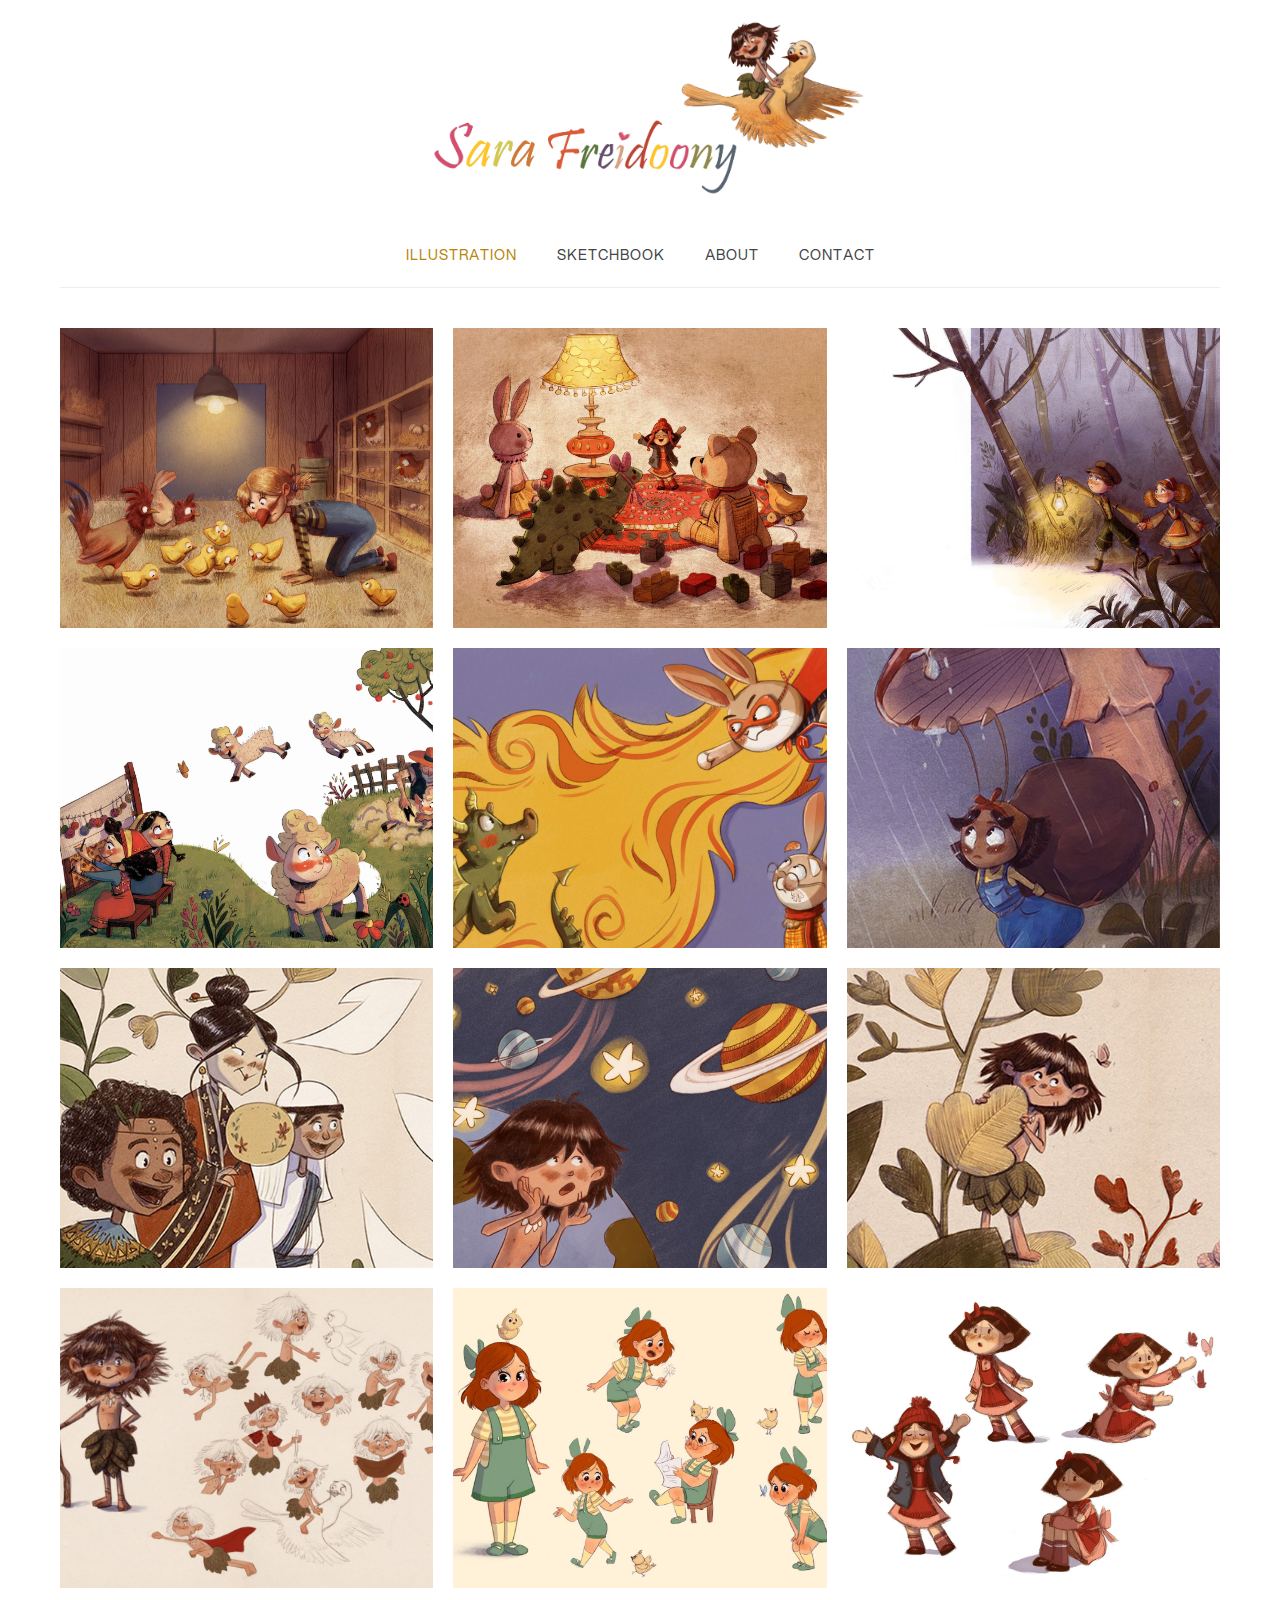
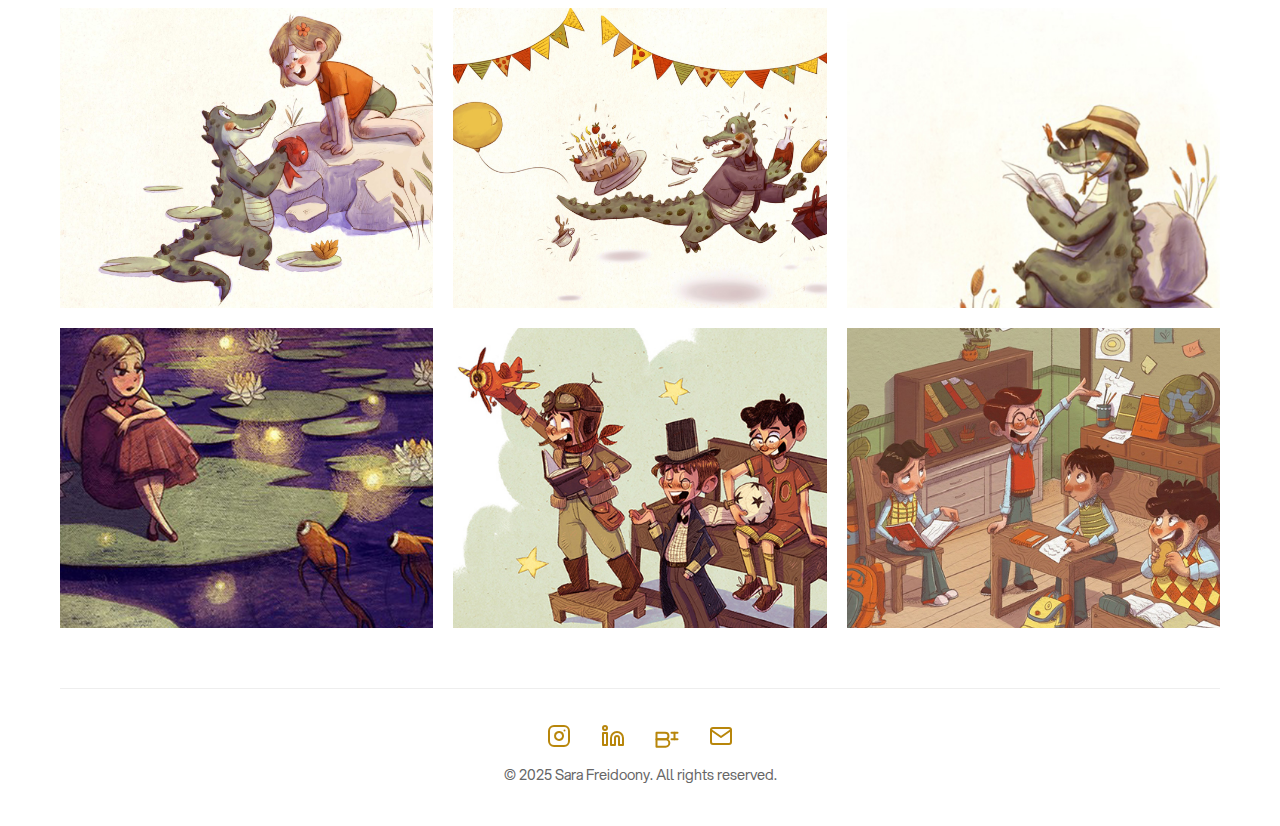
==== index.html @ df1c7ed8 "add favicon" ====
<!DOCTYPE html>
<html lang="en">
<head>
  <meta charset="UTF-8">
  <meta name="viewport" content="width=device-width, initial-scale=1.0">
  <title>Sara Freidoony | Illustrator & Character Designer</title>
  <link rel="icon" href="images/other/favicon.png" type="image/x-icon">
  <link rel="shortcut icon" href="images/other/favicon.png" type="image/x-icon">
  <link rel="stylesheet" href="fonts/font-face.css">
  <style>
    * {
      margin: 0;
      padding: 0;
      box-sizing: border-box;
      font-family: 'Aspekta', 'Helvetica Neue', Arial, sans-serif;
    }
    
    body {
    background-color: #ffffff;
    color: #333;
    line-height: 1.6;
    }
    
    .container {
      max-width: 1200px;
      margin: 0 auto;
      padding: 20px;
    }
    
    .logo-container {
      text-align: center;
      margin-bottom: 20px;
    }
    
    .logo {
      width: 100%;
      max-width: 479px;
      height: auto;
      aspect-ratio: 4795/1750;
      object-fit: cover;
      cursor: pointer;
    }
    
    header {
      text-align: center;
      padding: 20px 0;
      border-bottom: 1px solid #eee;
      margin-bottom: 40px;
    }
    
    nav ul {
      display: flex;
      list-style: none;
      justify-content: center;
    }
    
    nav ul li {
      margin: 0 20px;
    }
    
    nav ul li a {
      text-decoration: none;
      color: #444444;
      font-size: 0.9rem;
      text-transform: uppercase;
      letter-spacing: 1px;
      transition: color 0.3s ease;
    }
    
    nav ul li a:hover {
      color: #DAA520;
    }
    
    nav ul li a.active {
      color: #B8860B;
    }
    
    .gallery {
    display: grid;
    grid-template-columns: repeat(3, 1fr);
    grid-gap: 20px;
    }
    
    .gallery-item {
      overflow: hidden;
      position: relative;
      cursor: pointer;
      height: 300px;
    }
    
    .gallery-item img {
      width: 100%;
      height: 100%;
      object-fit: cover;
      transition: transform 0.5s ease;
      pointer-events: none; /* Prevents direct interaction */
      user-select: none;
    }
    
    .gallery-item:hover img {
      transform: scale(1.03);
    }
    
    /* About Page */
    .about-container {
      display: flex;
      flex-wrap: wrap;
      margin-top: 20px;
    }
    
    .about-image {
      flex: 1;
      padding-right: 30px;
    }
    
    .about-image img {
    width: 100%;
    height: auto;
    object-fit: cover;
    border-radius: 50%;
    }
    
    .about-content {
      flex: 2;
    }
    
    .about-content p {
      margin-bottom: 20px;
    }
    
    /* Contact Page */
    .contact-form {
      max-width: 600px;
      margin: 0 auto;
    }
    
    .contact-form h2 {
      color: #B8860B;
    }
    
    .form-group {
      margin-bottom: 20px;
    }
    
    .form-group label {
      display: block;
      margin-bottom: 5px;
      font-weight: 500;
      color: #B8860B;
    }
    
    .form-group input,
    .form-group textarea {
      width: 100%;
      padding: 10px;
      border: 1px solid #ddd;
      border-radius: 4px;
      font-size: 1rem;
    }
    
    .form-group textarea {
      height: 150px;
      resize: vertical;
    }
    
    button[type="submit"] {
      background-color: #B8860B;
      color: #fff;
      border: none;
      padding: 12px 24px;
      font-size: 0.9rem;
      text-transform: uppercase;
      letter-spacing: 1px;
      cursor: pointer;
      transition: background-color 0.3s ease;
    }
    
    button[type="submit"]:hover {
      background-color: #9F7319;
    }
    
    /* Lightbox */
    .lightbox {
      position: fixed;
      top: 0;
      left: 0;
      width: 100%;
      height: 100%;
      background-color: rgba(0, 0, 0, 0.9);
      display: none;
      align-items: center;
      justify-content: center;
      z-index: 1000;
      padding: 30px;
    }
    
    .lightbox.active {
      display: flex;
    }
    
    .lightbox-content {
      position: relative;
      max-width: 90%;
      max-height: 90%;
      display: flex;
      flex-direction: column;
      align-items: center;
      margin-bottom: 50px;
    }
    
    .lightbox-image {
      max-width: 100%;
      max-height: 90vh;
      object-fit: contain;
      transform-origin: center center;
      transition: opacity 0.3s ease;
    }
    
    .lightbox-caption {
      position: absolute;
      bottom: 10px;
      left: 50%;
      transform: translateX(-50%);
      padding: 8px 15px;
      color: #fff;
      text-align: center;
      font-size: 1rem;
      background-color: rgba(0, 0, 0, 0.6);
      border-radius: 4px;
      display: inline-block;
      margin-top: 0;
    }
    
    .close-lightbox {
      position: absolute;
      top: 15px;
      right: 25px;
      color: #fff;
      font-size: 3.5rem;
      cursor: pointer;
      z-index: 1010;
      padding: 10px;
      transition: color 0.3s ease;
    }
    
    .close-lightbox:hover {
      color: #DAA520;
    }
    
    .prev-btn, .next-btn {
      position: absolute;
      top: 50%;
      transform: translateY(-50%);
      color: #fff;
      font-size: 2rem;
      cursor: pointer;
      background: none;
      border: none;
      padding: 20px;
      z-index: 1010;
    }
    
    .prev-btn {
      left: 10px;
    }
    
    .next-btn {
      right: 10px;
    }
    
    .navigation-overlay {
      position: absolute;
      top: 0;
      width: 50%;
      height: 100%;
      z-index: 1005;
      cursor: pointer;
    }
    
    .left-overlay {
      left: 0;
    }
    
    .right-overlay {
      right: 0;
    }
    
    /* Footer */
    footer {
      margin-top: 60px;
      padding: 20px 0;
      text-align: center;
      border-top: 1px solid #eee;
      font-size: 0.9rem;
      color: #666;
    }
    
    .social-links {
      margin: 15px 0;
      display: flex;
      justify-content: center;
      align-items: center;
    }
    
    .social-links a {
      margin: 0 15px;
      color: #B8860B;
      text-decoration: none;
      transition: color 0.3s ease;
      display: flex;
      align-items: center;
      justify-content: center;
    }
    
    .social-links a:hover {
      color: #DAA520;
    }
    
    .social-links svg {
      width: 24px;
      height: 24px;
    }
    
    .email-link {
      display: inline-flex;
      align-items: center;
      margin-left: 15px;
    }
    
    .email-link svg {
      margin-right: 5px;
    }
    
    /* Page visibility */
    .page {
      display: none;
    }
    
    .page.active {
      display: block;
    }
    
    a {
      color: #B8860B;
      transition: color 0.3s ease;
    }
    
    a:hover {
      color: #DAA520;
    }
    
    @media (max-width: 768px) {
      nav ul {
        flex-wrap: wrap;
      }
      
      nav ul li {
        margin: 0 10px 10px;
      }
      
      .gallery {
        grid-template-columns: repeat(auto-fill, minmax(250px, 1fr));
      }
      
      .about-container {
        flex-direction: column;
      }
      
      .about-image {
        flex: 1 0 100%;
        padding-right: 0;
        margin-bottom: 20px;
      }
      
      .about-content {
        flex: 1 0 100%;
      }
      
      .social-links {
        flex-wrap: wrap;
      }
      
      .social-links a {
        margin: 8px;
      }
    }
  </style>
</head>
<body>
  <div class="container">
    <div class="logo-container">
      <a href="#" data-page="illustration">
        <img src="images/other/header.jpg" alt="Sara Freidoony Logo" class="logo">
      </a>
    </div>
    
    <header>
      <nav>
        <ul>
          <li><a href="#" data-page="illustration">Illustration</a></li>
          <li><a href="#" data-page="sketchbook">Sketchbook</a></li>
          <li><a href="#" data-page="about">About</a></li>
          <li><a href="#" data-page="contact">Contact</a></li>
        </ul>
      </nav>
    </header>
    
    <main>
      <!-- Illustration Page (Main Page) -->
      <div id="illustration" class="page active">
        <div class="gallery">
          <div class="gallery-item" data-title="" data-full-image="images/illustration/illustration_chicken.jpg">
            <img src="images/illustration/illustration_chicken.jpg" alt="In the Hen House, Personal Project, Digital">
          </div>          
          <div class="gallery-item" data-title="" data-full-image="images/illustration/illustration_tiny_doll_1.jpg">
            <img src="images/illustration/illustration_tiny_doll_1.jpg" alt="Environmental Concept Art">
          </div>
          <div class="gallery-item" data-title="" data-full-image="images/illustration/illustration_hansel.jpg">
            <img src="images/illustration/illustration_hansel.jpg" alt="Comic Panel: Urban Fantasy">
          </div>
          <div class="gallery-item" data-title="" data-full-image="images/illustration/illustration_lamb.jpg">
            <img src="images/illustration/illustration_lamb.jpg" alt="Character Design: Cyberpunk Protagonist">
          </div>
          <div class="gallery-item" data-title="" data-full-image="images/illustration/illustration_rabbit.jpg">
            <img src="images/illustration/illustration_rabbit.jpg" alt="Book Illustration: Children's Fantasy">
          </div>
          <div class="gallery-item" data-title="" data-full-image="images/illustration/illustration_ant.jpg">
            <img src="images/illustration/thumb_ant.jpg" alt="Character Design: Steampunk Engineer">
          </div>
          <div class="gallery-item" data-title="" data-full-image="images/illustration/illustration_noah_4.jpg">
            <img src="images/illustration/thumb_noah_4.jpg" alt="Editorial Illustration: Science Magazine">
          </div>
          <div class="gallery-item" data-title="" data-full-image="images/illustration/illustration_noah_2.jpg">
            <img src="images/illustration/illustration_noah_2.jpg" alt="Character Design: Magical Creatures">
          </div>
          <div class="gallery-item" data-title="" data-full-image="images/illustration/illustration_noah_1.jpg">
            <img src="images/illustration/thumb_noah_1.jpg" alt="Concept Art: Futuristic City">
          </div>
          <div class="gallery-item" data-title="" data-full-image="images/illustration/illustration_noah_characters.jpg">
            <img src="images/illustration/illustration_noah_characters.jpg" alt="Concept Art: Futuristic City">
          </div>
          <div class="gallery-item" data-title="" data-full-image="images/illustration/illustration_little_girl.jpg">
            <img src="images/illustration/illustration_little_girl.jpg" alt="Concept Art: Futuristic City">
          </div>
          <div class="gallery-item" data-title="" data-full-image="images/illustration/illustration_tiny_doll_2.jpg">
            <img src="images/illustration/illustration_tiny_doll_2.jpg" alt="Concept Art: Futuristic City">
          </div>
          <div class="gallery-item" data-title="" data-full-image="images/illustration/illustration_alligator_2.jpg">
            <img src="images/illustration/illustration_alligator_2.jpg" alt="Concept Art: Futuristic City">
          </div>
          <div class="gallery-item" data-title="" data-full-image="images/illustration/illustration_alligator_3.jpg">
            <img src="images/illustration/illustration_alligator_3.jpg" alt="Concept Art: Futuristic City">
          </div>
          <div class="gallery-item" data-title="" data-full-image="images/illustration/illustration_alligator_1.jpg">
            <img src="images/illustration/thumb_alligator_1.jpg" alt="Concept Art: Futuristic City">
          </div>
          <div class="gallery-item" data-title="" data-full-image="images/illustration/illustration_thumbelina_1.jpg">
            <img src="images/illustration/thumb_thumbelina_1.jpg" alt="Concept Art: Futuristic City">
          </div>
          <div class="gallery-item" data-title="" data-full-image="images/illustration/illustration_wishes.jpg">
            <img src="images/illustration/thumb_wishes.jpg" alt="Concept Art: Futuristic City">
          </div>
          <div class="gallery-item" data-title="" data-full-image="images/illustration/illustration_school.jpg">
            <img src="images/illustration/thumb_school.jpg" alt="Concept Art: Futuristic City">
          </div>
        </div>
      </div>
      
      <!-- Sketchbook Page -->
      <div id="sketchbook" class="page">
        <div class="gallery">
          <div class="gallery-item" data-title="" data-full-image="images/sketchbook/sketch_guitarist.jpg">
            <img src="images/sketchbook/thumb_guitarist.jpg" alt="Sketch: Character Study">
          </div>
          <div class="gallery-item" data-title="" data-full-image="images/sketchbook/sketch_mom.jpg">
            <img src="images/sketchbook/sketch_mom.jpg" alt="Sketch: Environment Concept">
          </div>
          <div class="gallery-item" data-title="" data-full-image="images/sketchbook/sketch_sara.jpg">
            <img src="images/sketchbook/sketch_sara.jpg" alt="Sketch: Motion Studies">
          </div>
          <div class="gallery-item" data-title="" data-full-image="images/sketchbook/sketch_witch.jpg">
            <img src="images/sketchbook/sketch_witch.jpg" alt="Sketch: Character Expressions">
          </div>
          <div class="gallery-item" data-title="" data-full-image="images/sketchbook/sketch_ballerina.jpg">
            <img src="images/sketchbook/thumb_ballerina.jpg" alt="Sketch: Quick Concepts">
          </div>
          <div class="gallery-item" data-title="" data-full-image="images/sketchbook/sketch_dancing_1.jpg">
            <img src="images/sketchbook/sketch_dancing_1.jpg" alt="Sketch: Creature Designs">
          </div>
          <div class="gallery-item" data-title="" data-full-image="images/sketchbook/sketch_beach.jpg">
            <img src="images/sketchbook/thumb_beach.jpg" alt="Sketch: Nature Studies">
          </div>
          <div class="gallery-item" data-title="" data-full-image="images/sketchbook/sketch_leaves.jpg">
            <img src="images/sketchbook/sketch_leaves.jpg" alt="Sketch: Nature Studies">
          </div>
          <div class="gallery-item" data-title="" data-full-image="images/sketchbook/sketch_rabbit_storyboard.jpg">
            <img src="images/sketchbook/sketch_rabbit_storyboard.jpg" alt="Sketch: Nature Studies">
          </div>
          <div class="gallery-item" data-title="" data-full-image="images/sketchbook/sketch_hansel.jpg">
            <img src="images/sketchbook/sketch_hansel.jpg" alt="Sketch: Nature Studies">
          </div>
          <div class="gallery-item" data-title="" data-full-image="images/sketchbook/sketch_bee.jpg">
            <img src="images/sketchbook/thumb_bee.jpg" alt="Sketch: Nature Studies">
          </div>
          <div class="gallery-item" data-title="" data-full-image="images/sketchbook/sketch_cassandra_1.jpg">
            <img src="images/sketchbook/sketch_cassandra_1.jpg" alt="Sketch: Nature Studies">
          </div>
          <div class="gallery-item" data-title="" data-full-image="images/sketchbook/sketch_cats.jpg">
            <img src="images/sketchbook/thumb_cats.jpg" alt="Sketch: Nature Studies">
          </div>
          <div class="gallery-item" data-title="" data-full-image="images/sketchbook/sketch_lamb.jpg">
            <img src="images/sketchbook/sketch_lamb.jpg" alt="Sketch: Nature Studies">
          </div>
          <div class="gallery-item" data-title="" data-full-image="images/sketchbook/sketch_mermaid.jpg">
            <img src="images/sketchbook/thumb_mermaid.jpg" alt="Sketch: Nature Studies">
          </div>
        </div>
      </div>
      
      <!-- About Page -->
      <div id="about" class="page">
        <div class="about-container">
          <div class="about-image">
            <img src="images/other/profile.jpg" alt="Sara Freidoony Portrait">
          </div>
          <div class="about-content">
            <h1 style="color: #B8860B; font-size: 48px; margin-bottom: 20px;">HELLO!</h1>
            
            <p>Sara Freidoony is an international illustrator based in Iran, working remotely with clients around the world.</p>
            
            <p>As an artist devoted to children's literature, she creates book illustrations and digital art that captures the whimsical essence of childhood. She believes there's something magical about seeing the world from a child's perspective—their movements, personalities, and unique perceptions inspire every piece she creates.</p>
            
            <p>Since childhood, Sara has dreamed of building imaginative worlds filled with joy, emotion, and unexpected wonders. Today, her mission is to invite young readers on journeys through magical, fictional landscapes where anything is possible. She graduated with distinction in Painting from the <em>University of Tehran</em> and ranked 3rd among 100,000 contenders in the national entrance exam. Her work has appeared in top Iranian publications including <strong>Mehrsa Publishing</strong>, <strong>Poopak Magazine</strong>, and <strong>Neshane Amooz Publishing</strong>.</p>
            
            <p>In her spare time, Sara finds joy in playing classical piano and losing herself in the world of plays and literature.</p>

            <p>Contact Sara for work inquiries at <a href="mailto:sarafreidoony@gmail.com"><strong>sarafreidoony@gmail.com</strong></a></p>

            <p>Follow her work on <a href="https://instagram.com/art.of.sara.fr" target="_blank"><strong>Instagram</strong></a> and <a href="https://behance.net/sarafreidoony" target="_blank"><strong>Behance</strong></a>!</p>
          </div>
        </div>
      </div>

      
      <!-- Contact Page -->
      <div id="contact" class="page">
        <div class="contact-form">
          <h2>Get in Touch</h2>
          <p>Drop me a note using the form below. I look forward to hearing from you!</p>
          <!-- Using Formspree to handle form submissions -->
          <form id="contactForm" action="https://formspree.io/f/meoaqlpa" method="POST">
            <input type="hidden" name="_subject" value="New contact from Portfolio Website">
            <!-- Redirect back to your site after submission -->
            <input type="hidden" name="_next" value="https://sarafreidoony.com/index.html?submitted=true#contact">
            <div class="form-group">
              <label for="name">Name</label>
              <input type="text" id="name" name="name" required>
            </div>
            <div class="form-group">
              <label for="email">Email</label>
              <input type="email" id="email" name="email" required>
            </div>
            <div class="form-group">
              <label for="message">Message</label>
              <textarea id="message" name="message" required></textarea>
            </div>
            <button type="submit">Send Message</button>
          </form>
        </div>
      </div>
    </main>
    
    <footer>
      <div class="social-links">
        <!-- Instagram Icon -->
        <a href="https://www.instagram.com/art.of.sara.fr" target="_blank" aria-label="Instagram">
          <svg xmlns="http://www.w3.org/2000/svg" viewBox="0 0 24 24" fill="none" stroke="currentColor" stroke-width="2" stroke-linecap="round" stroke-linejoin="round">
            <rect x="2" y="2" width="20" height="20" rx="5" ry="5"></rect>
            <path d="M16 11.37A4 4 0 1 1 12.63 8 4 4 0 0 1 16 11.37z"></path>
            <line x1="17.5" y1="6.5" x2="17.51" y2="6.5"></line>
          </svg>
        </a>
        
        <!-- LinkedIn Icon -->
        <a href="https://www.linkedin.com/in/sara-freidoony" target="_blank" aria-label="LinkedIn">
          <svg xmlns="http://www.w3.org/2000/svg" viewBox="0 0 24 24" fill="none" stroke="currentColor" stroke-width="2" stroke-linecap="round" stroke-linejoin="round">
            <path d="M16 8a6 6 0 0 1 6 6v7h-4v-7a2 2 0 0 0-2-2 2 2 0 0 0-2 2v7h-4v-7a6 6 0 0 1 6-6z"></path>
            <rect x="2" y="9" width="4" height="12"></rect>
            <circle cx="4" cy="4" r="2"></circle>
          </svg>
        </a>
        
        <!-- Behance Icon -->
        <a href="https://www.behance.net/sarafreidoony" target="_blank" aria-label="Behance">
          <svg xmlns="http://www.w3.org/2000/svg" viewBox="0 0 24 24" fill="none" stroke="currentColor" stroke-width="2" stroke-linecap="round" stroke-linejoin="round">
            <path d="M1.5 8.67h8.59c1.97 0 3.38 1.46 3.38 3.3s-1.41 3.3-3.38 3.3H1.5v-6.6z"></path>
            <path d="M1.5 15.27h9.11c1.97 0 3.72 1.85 3.72 3.69 0 1.84-1.75 3.69-3.72 3.69H1.5V15.27z"></path>
            <path d="M16.5 15.27h6"></path>
            <path d="M16.5 8.67h6"></path>
            <path d="M19.5 8.67v6.6"></path>
          </svg>
        </a>
        
        <!-- Email Icon -->
        <a href="mailto:sarafreidoony@gmail.com" aria-label="Email">
          <svg xmlns="http://www.w3.org/2000/svg" viewBox="0 0 24 24" fill="none" stroke="currentColor" stroke-width="2" stroke-linecap="round" stroke-linejoin="round">
            <path d="M4 4h16c1.1 0 2 .9 2 2v12c0 1.1-.9 2-2 2H4c-1.1 0-2-.9-2-2V6c0-1.1.9-2 2-2z"></path>
            <polyline points="22,6 12,13 2,6"></polyline>
          </svg>
        </a>
      </div>
      <p>&copy; 2025 Sara Freidoony. All rights reserved.</p>
    </footer>
  </div>
  
  <!-- Lightbox -->
  <div class="lightbox">
    <div class="close-lightbox">&times;</div>
    <button class="prev-btn">&lt;</button>
    <div class="lightbox-content">
      <img src="" alt="" class="lightbox-image">
      <div class="lightbox-caption"></div>
    </div>
    <button class="next-btn">&gt;</button>
    <div class="navigation-overlay left-overlay"></div>
    <div class="navigation-overlay right-overlay"></div>
  </div>
  
  <script>
    document.addEventListener('DOMContentLoaded', function() {
      // Page navigation
      const navLinks = document.querySelectorAll('nav a, .logo-container a');
      const pages = document.querySelectorAll('.page');
      
      // Set initial active state for navigation based on which page is currently active
      const setInitialActiveNav = () => {
        const activePage = document.querySelector('.page.active');
        if (activePage) {
          const activePageId = activePage.id;
          navLinks.forEach(link => {
            if (link.getAttribute('data-page') === activePageId) {
              link.classList.add('active');
            }
          });
        }
      };
      
      // Call immediately to set initial state
      setInitialActiveNav();
      
      navLinks.forEach(link => {
        link.addEventListener('click', function(e) {
          e.preventDefault();
          const targetPage = this.getAttribute('data-page');
          
          // Hide all pages
          pages.forEach(page => {
            page.classList.remove('active');
          });
          
          // Show target page
          document.getElementById(targetPage).classList.add('active');
          
          // Update active class on navigation links
          navLinks.forEach(navLink => {
            navLink.classList.remove('active');
          });
          this.classList.add('active');
        });
      });
      
      // Lightbox functionality for both galleries
      const setupGallery = (galleryId) => {
        const gallery = document.getElementById(galleryId);
        if (!gallery) return;
        
        const galleryItems = gallery.querySelectorAll('.gallery-item');
        const lightbox = document.querySelector('.lightbox');
        const lightboxImage = document.querySelector('.lightbox-image');
        const lightboxCaption = document.querySelector('.lightbox-caption');
        const closeLightbox = document.querySelector('.close-lightbox');
        const prevBtn = document.querySelector('.prev-btn');
        const nextBtn = document.querySelector('.next-btn');
        
        let currentIndex = 0;
        let currentGalleryItems = [];
              
      // Open lightbox
      galleryItems.forEach((item, index) => {
        item.addEventListener('click', () => {
          currentIndex = index;
          currentGalleryItems = galleryItems;
          
          // Use the full-size image path from data attribute
          const imgSrc = item.getAttribute('data-full-image');
          const imgAlt = item.querySelector('img').getAttribute('alt');
          const imgTitle = item.getAttribute('data-title'); // Retrieve the title from the data attribute
          
          // Update lightbox image source and caption
          lightboxImage.setAttribute('src', imgSrc);
          lightboxImage.setAttribute('alt', imgAlt);
          
          // Make sure the title is displayed in the caption
          if (imgTitle) {
            lightboxCaption.textContent = imgTitle;
            lightboxCaption.style.display = 'block';
          } else {
            lightboxCaption.style.display = 'none';
          }
          
          lightbox.classList.add('active');
          document.body.style.overflow = 'hidden'; // Prevent scrolling when lightbox is open
        });
      });
      };
      
      // Setup lightbox for both galleries
      setupGallery('illustration');
      setupGallery('sketchbook');
      
      // Close lightbox
      const lightbox = document.querySelector('.lightbox');
      const closeLightbox = document.querySelector('.close-lightbox');
      const lightboxImage = document.querySelector('.lightbox-image');
      const lightboxCaption = document.querySelector('.lightbox-caption');
      const prevBtn = document.querySelector('.prev-btn');
      const nextBtn = document.querySelector('.next-btn');
      
      closeLightbox.addEventListener('click', () => {
        lightbox.classList.remove('active');
        document.body.style.overflow = ''; // Re-enable scrolling
      });
      
      // Close on click outside image
      lightbox.addEventListener('click', (e) => {
        if (e.target === lightbox) {
          lightbox.classList.remove('active');
          document.body.style.overflow = '';
        }
      });
      
      // Next image
      nextBtn.addEventListener('click', () => {
        const activePage = document.querySelector('.page.active');
        const galleryItems = activePage.querySelectorAll('.gallery-item');
        
        // Find the current image index by comparing full image paths
        let currentIndex = Array.from(galleryItems).findIndex(item => 
          item.getAttribute('data-full-image') === lightboxImage.getAttribute('src')
        );
        
        currentIndex = (currentIndex + 1) % galleryItems.length;
        updateLightboxContent(galleryItems[currentIndex]);
      });
      
      // Previous image
      prevBtn.addEventListener('click', () => {
        const activePage = document.querySelector('.page.active');
        const galleryItems = activePage.querySelectorAll('.gallery-item');
        
        // Find the current image index by comparing full image paths
        let currentIndex = Array.from(galleryItems).findIndex(item => 
          item.getAttribute('data-full-image') === lightboxImage.getAttribute('src')
        );
        
        currentIndex = (currentIndex - 1 + galleryItems.length) % galleryItems.length;
        updateLightboxContent(galleryItems[currentIndex]);
      });
      
      // Update lightbox content
      function updateLightboxContent(item) {
        // Use the full-size image path from data attribute
        const imgSrc = item.getAttribute('data-full-image');
        const imgAlt = item.querySelector('img').getAttribute('alt');
        const imgTitle = item.getAttribute('data-title');
        
        // Fade out effect
        lightboxImage.style.opacity = '0';
        
        // Change the image after a short delay (for smooth transition)
        setTimeout(() => {
          // Create a new image element to preload the image
          const tempImg = new Image();
          
          // Set up event handlers before setting the src
          tempImg.onload = function() {
            // Once the image is loaded, update the lightbox image
            lightboxImage.setAttribute('src', imgSrc);
            lightboxImage.setAttribute('alt', imgAlt);
            
            // Make sure the title is displayed in the caption
            if (imgTitle) {
              lightboxCaption.textContent = imgTitle;
              lightboxCaption.style.display = 'block';
            } else {
              lightboxCaption.style.display = 'none';
            }
            
            // Fade in effect
            lightboxImage.style.opacity = '1';
          };
          
          tempImg.onerror = function() {
            console.error('Failed to load image:', imgSrc);
            // Still attempt to show the image in case the error is transient
            lightboxImage.setAttribute('src', imgSrc);
            lightboxImage.setAttribute('alt', imgAlt);
            lightboxImage.style.opacity = '1';
          };
          
          // Start loading the image
          tempImg.src = imgSrc;
        }, 300);
      }
      
      // Keyboard navigation
      document.addEventListener('keydown', (e) => {
        if (!lightbox.classList.contains('active')) return;
        
        if (e.key === 'Escape') {
          lightbox.classList.remove('active');
          document.body.style.overflow = '';
        } else if (e.key === 'ArrowRight') {
          nextBtn.click();
        } else if (e.key === 'ArrowLeft') {
          prevBtn.click();
        }
      });
      
      // Prevent right-click on images
      document.addEventListener('contextmenu', function(e) {
        if (e.target.tagName === 'IMG') {
          e.preventDefault();
          return false;
        }
      });
      
      // Contact form functionality
      const contactForm = document.getElementById('contactForm');
      if (contactForm) {
        contactForm.addEventListener('submit', function(e) {
          e.preventDefault();
          // In a real implementation, you would send the form data to a server
          alert('Thank you for your message! I will get back to you soon.');
          contactForm.reset();
        });
      }
    });
    
    document.addEventListener("DOMContentLoaded", function () {
        const lightboxImage = document.querySelector(".lightbox-image");
        const leftOverlay = document.querySelector(".left-overlay");
        const rightOverlay = document.querySelector(".right-overlay");
        let scale = 1;
        let isDragging = false;
        let startX, startY, moveX = 0, moveY = 0;
        
        // Add click handlers for side navigation overlays
        if (leftOverlay) {
          leftOverlay.addEventListener("click", function(e) {
            // Only navigate if not zoomed in
            if (scale === 1) {
              document.querySelector(".prev-btn").click();
              e.stopPropagation();
            }
          });
        }
        
        if (rightOverlay) {
          rightOverlay.addEventListener("click", function(e) {
            // Only navigate if not zoomed in
            if (scale === 1) {
              document.querySelector(".next-btn").click();
              e.stopPropagation();
            }
          });
        }

        // Set initial opacity for fade transitions
        if (lightboxImage) {
          lightboxImage.style.opacity = '1';
        }
        
        // Zoom functionality using mouse wheel
        lightboxImage.addEventListener("wheel", function (e) {
            e.preventDefault();
            const scaleFactor = 0.1;
            if (e.deltaY < 0) {
                scale += scaleFactor; // Zoom in
            } else {
                scale = Math.max(1, scale - scaleFactor); // Zoom out, minimum scale = 1
            }
            lightboxImage.style.transform = `scale(${scale}) translate(${moveX}px, ${moveY}px)`;
        });

        // Enable drag when zoomed in
        lightboxImage.addEventListener("mousedown", function (e) {
            if (scale > 1) {
                isDragging = true;
                startX = e.clientX - moveX;
                startY = e.clientY - moveY;
                lightboxImage.style.cursor = "grabbing";
            }
        });

        document.addEventListener("mousemove", function (e) {
            if (isDragging) {
                moveX = e.clientX - startX;
                moveY = e.clientY - startY;
                lightboxImage.style.transform = `scale(${scale}) translate(${moveX}px, ${moveY}px)`;
            }
        });

        document.addEventListener("mouseup", function () {
            isDragging = false;
            lightboxImage.style.cursor = "grab";
        });

        // Reset zoom when closing the lightbox
        document.querySelector(".close-lightbox").addEventListener("click", function () {
            scale = 1;
            moveX = 0;
            moveY = 0;
            lightboxImage.style.transform = `scale(1) translate(0, 0)`;
        });
    });
  </script>
</body>
</html>
---- fonts/font-face.css ----
/**
 * Aspekta
 * @version 2.000
 *
 * @link https://github.com/ivodolenc/aspekta
 *
 * @author Ivo Dolenc (c) 2022
 * @license Open Font License (OFL) v1.1
 *
 * Font Family: Aspekta
 * Font Styles: 50-1000 Normal
 */

@font-face {
  font-family: 'Aspekta';
  font-style: normal;
  font-weight: 50;
  font-display: swap;
  src: url('Aspekta-50.woff2') format('woff2');
}

@font-face {
  font-family: 'Aspekta';
  font-style: normal;
  font-weight: 100;
  font-display: swap;
  src: url('Aspekta-100.woff2') format('woff2');
}

@font-face {
  font-family: 'Aspekta';
  font-style: normal;
  font-weight: 150;
  font-display: swap;
  src: url('Aspekta-150.woff2') format('woff2');
}

@font-face {
  font-family: 'Aspekta';
  font-style: normal;
  font-weight: 200;
  font-display: swap;
  src: url('Aspekta-200.woff2') format('woff2');
}

@font-face {
  font-family: 'Aspekta';
  font-style: normal;
  font-weight: 250;
  font-display: swap;
  src: url('Aspekta-250.woff2') format('woff2');
}

@font-face {
  font-family: 'Aspekta';
  font-style: normal;
  font-weight: 300;
  font-display: swap;
  src: url('Aspekta-300.woff2') format('woff2');
}

@font-face {
  font-family: 'Aspekta';
  font-style: normal;
  font-weight: 350;
  font-display: swap;
  src: url('Aspekta-350.woff2') format('woff2');
}

@font-face {
  font-family: 'Aspekta';
  font-style: normal;
  font-weight: 400;
  font-display: swap;
  src: url('Aspekta-400.woff2') format('woff2');
}

@font-face {
  font-family: 'Aspekta';
  font-style: normal;
  font-weight: 450;
  font-display: swap;
  src: url('Aspekta-450.woff2') format('woff2');
}

@font-face {
  font-family: 'Aspekta';
  font-style: normal;
  font-weight: 500;
  font-display: swap;
  src: url('Aspekta-500.woff2') format('woff2');
}

@font-face {
  font-family: 'Aspekta';
  font-style: normal;
  font-weight: 550;
  font-display: swap;
  src: url('Aspekta-550.woff2') format('woff2');
}

@font-face {
  font-family: 'Aspekta';
  font-style: normal;
  font-weight: 600;
  font-display: swap;
  src: url('Aspekta-600.woff2') format('woff2');
}

@font-face {
  font-family: 'Aspekta';
  font-style: normal;
  font-weight: 650;
  font-display: swap;
  src: url('Aspekta-650.woff2') format('woff2');
}

@font-face {
  font-family: 'Aspekta';
  font-style: normal;
  font-weight: 700;
  font-display: swap;
  src: url('Aspekta-700.woff2') format('woff2');
}

@font-face {
  font-family: 'Aspekta';
  font-style: normal;
  font-weight: 750;
  font-display: swap;
  src: url('Aspekta-750.woff2') format('woff2');
}

@font-face {
  font-family: 'Aspekta';
  font-style: normal;
  font-weight: 800;
  font-display: swap;
  src: url('Aspekta-800.woff2') format('woff2');
}

@font-face {
  font-family: 'Aspekta';
  font-style: normal;
  font-weight: 850;
  font-display: swap;
  src: url('Aspekta-850.woff2') format('woff2');
}

@font-face {
  font-family: 'Aspekta';
  font-style: normal;
  font-weight: 900;
  font-display: swap;
  src: url('Aspekta-900.woff2') format('woff2');
}

@font-face {
  font-family: 'Aspekta';
  font-style: normal;
  font-weight: 950;
  font-display: swap;
  src: url('Aspekta-950.woff2') format('woff2');
}

@font-face {
  font-family: 'Aspekta';
  font-style: normal;
  font-weight: 1000;
  font-display: swap;
  src: url('Aspekta-1000.woff2') format('woff2');
}
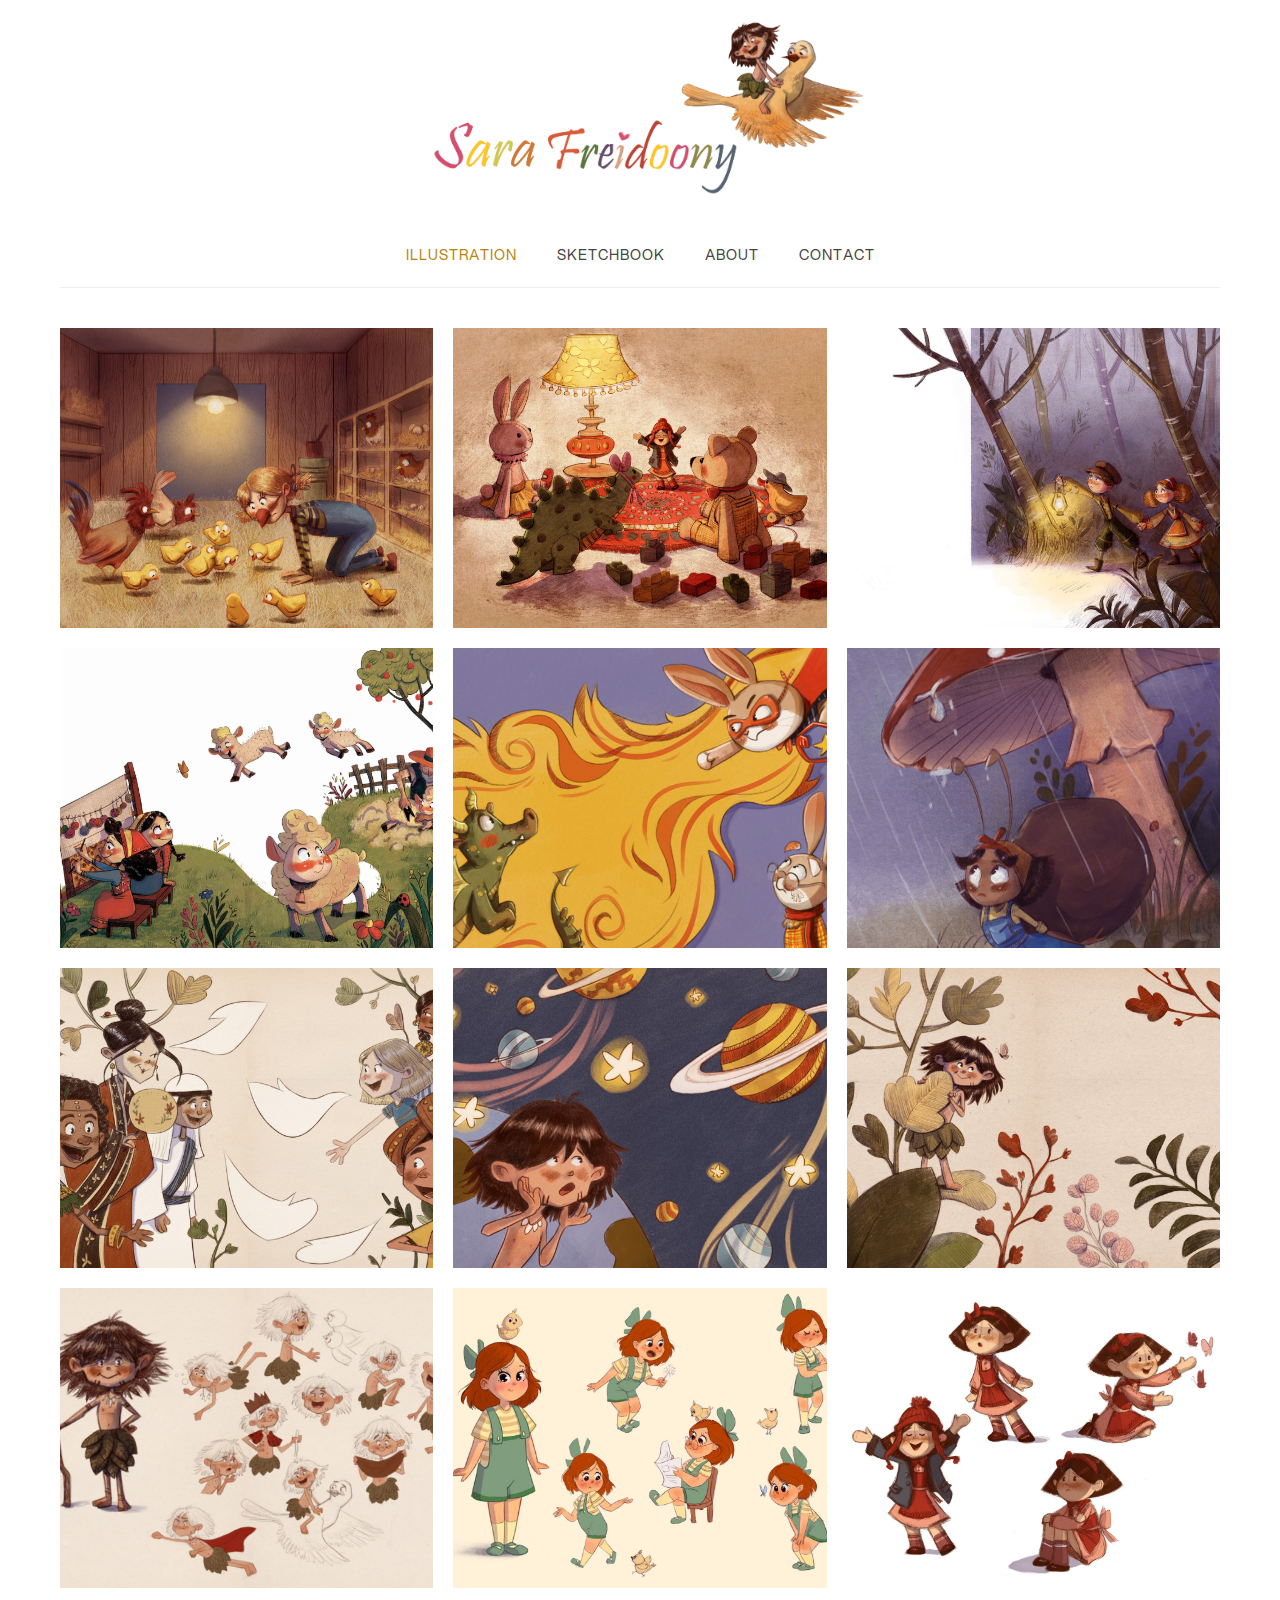
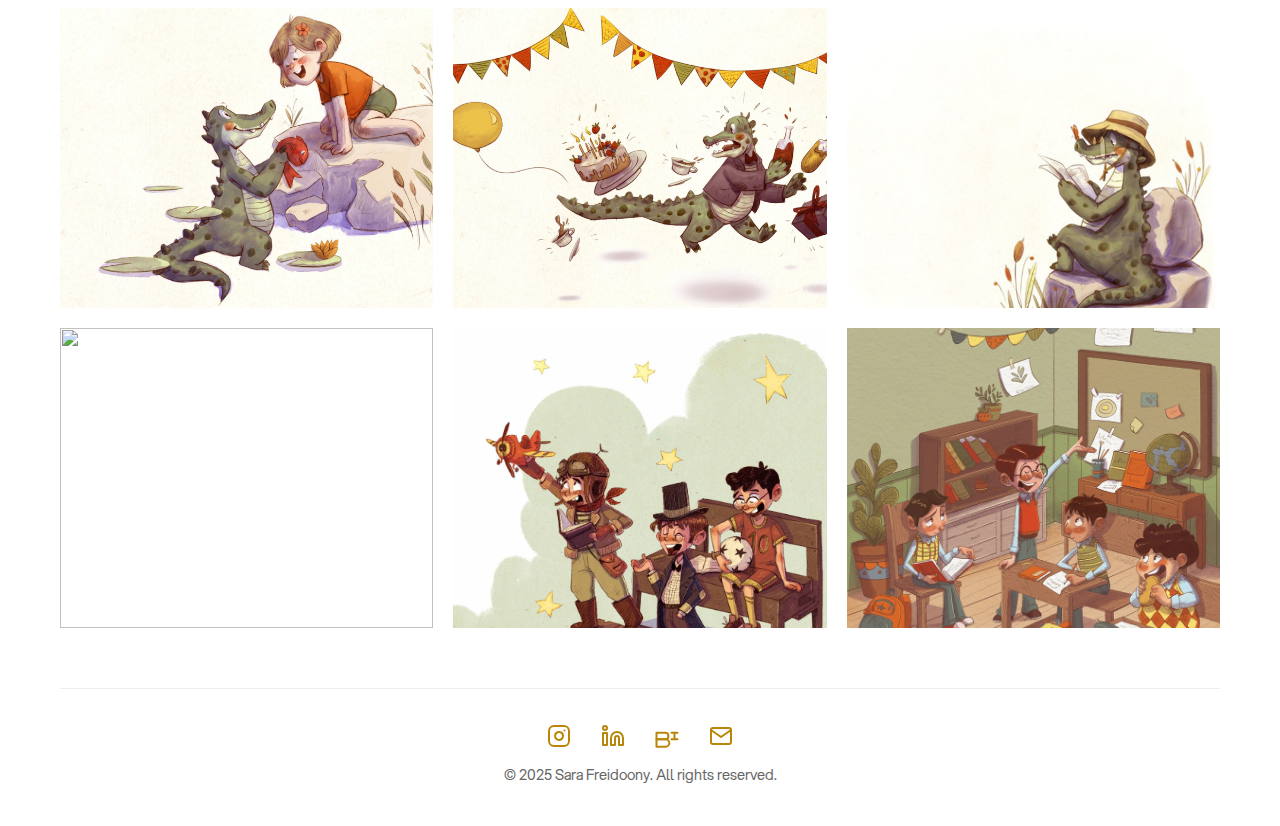
==== commit 26230bf4: "replace thumbelina with hedgehog; remove thumbnails with original" ====
--- a/index.html
+++ b/index.html
@@ -7,389 +7,12 @@
   <link rel="icon" href="images/other/favicon.png" type="image/x-icon">
   <link rel="shortcut icon" href="images/other/favicon.png" type="image/x-icon">
   <link rel="stylesheet" href="fonts/font-face.css">
-  <style>
-    * {
-      margin: 0;
-      padding: 0;
-      box-sizing: border-box;
-      font-family: 'Aspekta', 'Helvetica Neue', Arial, sans-serif;
-    }
-    
-    body {
-    background-color: #ffffff;
-    color: #333;
-    line-height: 1.6;
-    }
-    
-    .container {
-      max-width: 1200px;
-      margin: 0 auto;
-      padding: 20px;
-    }
-    
-    .logo-container {
-      text-align: center;
-      margin-bottom: 20px;
-    }
-    
-    .logo {
-      width: 100%;
-      max-width: 479px;
-      height: auto;
-      aspect-ratio: 4795/1750;
-      object-fit: cover;
-      cursor: pointer;
-    }
-    
-    header {
-      text-align: center;
-      padding: 20px 0;
-      border-bottom: 1px solid #eee;
-      margin-bottom: 40px;
-    }
-    
-    nav ul {
-      display: flex;
-      list-style: none;
-      justify-content: center;
-    }
-    
-    nav ul li {
-      margin: 0 20px;
-    }
-    
-    nav ul li a {
-      text-decoration: none;
-      color: #444444;
-      font-size: 0.9rem;
-      text-transform: uppercase;
-      letter-spacing: 1px;
-      transition: color 0.3s ease;
-    }
-    
-    nav ul li a:hover {
-      color: #DAA520;
-    }
-    
-    nav ul li a.active {
-      color: #B8860B;
-    }
-    
-    .gallery {
-    display: grid;
-    grid-template-columns: repeat(3, 1fr);
-    grid-gap: 20px;
-    }
-    
-    .gallery-item {
-      overflow: hidden;
-      position: relative;
-      cursor: pointer;
-      height: 300px;
-    }
-    
-    .gallery-item img {
-      width: 100%;
-      height: 100%;
-      object-fit: cover;
-      transition: transform 0.5s ease;
-      pointer-events: none; /* Prevents direct interaction */
-      user-select: none;
-    }
-    
-    .gallery-item:hover img {
-      transform: scale(1.03);
-    }
-    
-    /* About Page */
-    .about-container {
-      display: flex;
-      flex-wrap: wrap;
-      margin-top: 20px;
-    }
-    
-    .about-image {
-      flex: 1;
-      padding-right: 30px;
-    }
-    
-    .about-image img {
-    width: 100%;
-    height: auto;
-    object-fit: cover;
-    border-radius: 50%;
-    }
-    
-    .about-content {
-      flex: 2;
-    }
-    
-    .about-content p {
-      margin-bottom: 20px;
-    }
-    
-    /* Contact Page */
-    .contact-form {
-      max-width: 600px;
-      margin: 0 auto;
-    }
-    
-    .contact-form h2 {
-      color: #B8860B;
-    }
-    
-    .form-group {
-      margin-bottom: 20px;
-    }
-    
-    .form-group label {
-      display: block;
-      margin-bottom: 5px;
-      font-weight: 500;
-      color: #B8860B;
-    }
-    
-    .form-group input,
-    .form-group textarea {
-      width: 100%;
-      padding: 10px;
-      border: 1px solid #ddd;
-      border-radius: 4px;
-      font-size: 1rem;
-    }
-    
-    .form-group textarea {
-      height: 150px;
-      resize: vertical;
-    }
-    
-    button[type="submit"] {
-      background-color: #B8860B;
-      color: #fff;
-      border: none;
-      padding: 12px 24px;
-      font-size: 0.9rem;
-      text-transform: uppercase;
-      letter-spacing: 1px;
-      cursor: pointer;
-      transition: background-color 0.3s ease;
-    }
-    
-    button[type="submit"]:hover {
-      background-color: #9F7319;
-    }
-    
-    /* Lightbox */
-    .lightbox {
-      position: fixed;
-      top: 0;
-      left: 0;
-      width: 100%;
-      height: 100%;
-      background-color: rgba(0, 0, 0, 0.9);
-      display: none;
-      align-items: center;
-      justify-content: center;
-      z-index: 1000;
-      padding: 30px;
-    }
-    
-    .lightbox.active {
-      display: flex;
-    }
-    
-    .lightbox-content {
-      position: relative;
-      max-width: 90%;
-      max-height: 90%;
-      display: flex;
-      flex-direction: column;
-      align-items: center;
-      margin-bottom: 50px;
-    }
-    
-    .lightbox-image {
-      max-width: 100%;
-      max-height: 90vh;
-      object-fit: contain;
-      transform-origin: center center;
-      transition: opacity 0.3s ease;
-    }
-    
-    .lightbox-caption {
-      position: absolute;
-      bottom: 10px;
-      left: 50%;
-      transform: translateX(-50%);
-      padding: 8px 15px;
-      color: #fff;
-      text-align: center;
-      font-size: 1rem;
-      background-color: rgba(0, 0, 0, 0.6);
-      border-radius: 4px;
-      display: inline-block;
-      margin-top: 0;
-    }
-    
-    .close-lightbox {
-      position: absolute;
-      top: 15px;
-      right: 25px;
-      color: #fff;
-      font-size: 3.5rem;
-      cursor: pointer;
-      z-index: 1010;
-      padding: 10px;
-      transition: color 0.3s ease;
-    }
-    
-    .close-lightbox:hover {
-      color: #DAA520;
-    }
-    
-    .prev-btn, .next-btn {
-      position: absolute;
-      top: 50%;
-      transform: translateY(-50%);
-      color: #fff;
-      font-size: 2rem;
-      cursor: pointer;
-      background: none;
-      border: none;
-      padding: 20px;
-      z-index: 1010;
-    }
-    
-    .prev-btn {
-      left: 10px;
-    }
-    
-    .next-btn {
-      right: 10px;
-    }
-    
-    .navigation-overlay {
-      position: absolute;
-      top: 0;
-      width: 50%;
-      height: 100%;
-      z-index: 1005;
-      cursor: pointer;
-    }
-    
-    .left-overlay {
-      left: 0;
-    }
-    
-    .right-overlay {
-      right: 0;
-    }
-    
-    /* Footer */
-    footer {
-      margin-top: 60px;
-      padding: 20px 0;
-      text-align: center;
-      border-top: 1px solid #eee;
-      font-size: 0.9rem;
-      color: #666;
-    }
-    
-    .social-links {
-      margin: 15px 0;
-      display: flex;
-      justify-content: center;
-      align-items: center;
-    }
-    
-    .social-links a {
-      margin: 0 15px;
-      color: #B8860B;
-      text-decoration: none;
-      transition: color 0.3s ease;
-      display: flex;
-      align-items: center;
-      justify-content: center;
-    }
-    
-    .social-links a:hover {
-      color: #DAA520;
-    }
-    
-    .social-links svg {
-      width: 24px;
-      height: 24px;
-    }
-    
-    .email-link {
-      display: inline-flex;
-      align-items: center;
-      margin-left: 15px;
-    }
-    
-    .email-link svg {
-      margin-right: 5px;
-    }
-    
-    /* Page visibility */
-    .page {
-      display: none;
-    }
-    
-    .page.active {
-      display: block;
-    }
-    
-    a {
-      color: #B8860B;
-      transition: color 0.3s ease;
-    }
-    
-    a:hover {
-      color: #DAA520;
-    }
-    
-    @media (max-width: 768px) {
-      nav ul {
-        flex-wrap: wrap;
-      }
-      
-      nav ul li {
-        margin: 0 10px 10px;
-      }
-      
-      .gallery {
-        grid-template-columns: repeat(auto-fill, minmax(250px, 1fr));
-      }
-      
-      .about-container {
-        flex-direction: column;
-      }
-      
-      .about-image {
-        flex: 1 0 100%;
-        padding-right: 0;
-        margin-bottom: 20px;
-      }
-      
-      .about-content {
-        flex: 1 0 100%;
-      }
-      
-      .social-links {
-        flex-wrap: wrap;
-      }
-      
-      .social-links a {
-        margin: 8px;
-      }
-    }
-  </style>
+  <link rel="stylesheet" href="css/styles.css">
 </head>
 <body>
   <div class="container">
     <div class="logo-container">
-      <a href="#" data-page="illustration">
+      <a href="/">
         <img src="images/other/header.jpg" alt="Sara Freidoony Logo" class="logo">
       </a>
     </div>
@@ -397,10 +20,10 @@
     <header>
       <nav>
         <ul>
-          <li><a href="#" data-page="illustration">Illustration</a></li>
-          <li><a href="#" data-page="sketchbook">Sketchbook</a></li>
-          <li><a href="#" data-page="about">About</a></li>
-          <li><a href="#" data-page="contact">Contact</a></li>
+          <li><a href="/" class="active">Illustration</a></li>
+          <li><a href="sketchbook.html">Sketchbook</a></li>
+          <li><a href="about.html">About</a></li>
+          <li><a href="contact.html">Contact</a></li>
         </ul>
       </nav>
     </header>
@@ -410,162 +33,59 @@
       <div id="illustration" class="page active">
         <div class="gallery">
           <div class="gallery-item" data-title="" data-full-image="images/illustration/illustration_chicken.jpg">
-            <img src="images/illustration/illustration_chicken.jpg" alt="In the Hen House, Personal Project, Digital">
+            <img src="images/illustration/illustration_chicken.jpg" alt="">
           </div>          
           <div class="gallery-item" data-title="" data-full-image="images/illustration/illustration_tiny_doll_1.jpg">
-            <img src="images/illustration/illustration_tiny_doll_1.jpg" alt="Environmental Concept Art">
+            <img src="images/illustration/illustration_tiny_doll_1.jpg" alt="">
           </div>
           <div class="gallery-item" data-title="" data-full-image="images/illustration/illustration_hansel.jpg">
-            <img src="images/illustration/illustration_hansel.jpg" alt="Comic Panel: Urban Fantasy">
+            <img src="images/illustration/illustration_hansel.jpg" alt="">
           </div>
           <div class="gallery-item" data-title="" data-full-image="images/illustration/illustration_lamb.jpg">
-            <img src="images/illustration/illustration_lamb.jpg" alt="Character Design: Cyberpunk Protagonist">
+            <img src="images/illustration/illustration_lamb.jpg" alt="">
           </div>
           <div class="gallery-item" data-title="" data-full-image="images/illustration/illustration_rabbit.jpg">
-            <img src="images/illustration/illustration_rabbit.jpg" alt="Book Illustration: Children's Fantasy">
+            <img src="images/illustration/illustration_rabbit.jpg" alt="">
           </div>
           <div class="gallery-item" data-title="" data-full-image="images/illustration/illustration_ant.jpg">
-            <img src="images/illustration/thumb_ant.jpg" alt="Character Design: Steampunk Engineer">
+            <img src="images/illustration/illustration_ant.jpg" alt="">
           </div>
           <div class="gallery-item" data-title="" data-full-image="images/illustration/illustration_noah_4.jpg">
-            <img src="images/illustration/thumb_noah_4.jpg" alt="Editorial Illustration: Science Magazine">
+            <img src="images/illustration/illustration_noah_4.jpg" alt="">
           </div>
           <div class="gallery-item" data-title="" data-full-image="images/illustration/illustration_noah_2.jpg">
-            <img src="images/illustration/illustration_noah_2.jpg" alt="Character Design: Magical Creatures">
+            <img src="images/illustration/illustration_noah_2.jpg" alt="">
           </div>
           <div class="gallery-item" data-title="" data-full-image="images/illustration/illustration_noah_1.jpg">
-            <img src="images/illustration/thumb_noah_1.jpg" alt="Concept Art: Futuristic City">
+            <img src="images/illustration/illustration_noah_1.jpg" alt="">
           </div>
           <div class="gallery-item" data-title="" data-full-image="images/illustration/illustration_noah_characters.jpg">
-            <img src="images/illustration/illustration_noah_characters.jpg" alt="Concept Art: Futuristic City">
+            <img src="images/illustration/illustration_noah_characters.jpg" alt="">
           </div>
           <div class="gallery-item" data-title="" data-full-image="images/illustration/illustration_little_girl.jpg">
-            <img src="images/illustration/illustration_little_girl.jpg" alt="Concept Art: Futuristic City">
+            <img src="images/illustration/illustration_little_girl.jpg" alt="">
           </div>
           <div class="gallery-item" data-title="" data-full-image="images/illustration/illustration_tiny_doll_2.jpg">
-            <img src="images/illustration/illustration_tiny_doll_2.jpg" alt="Concept Art: Futuristic City">
+            <img src="images/illustration/illustration_tiny_doll_2.jpg" alt="">
           </div>
           <div class="gallery-item" data-title="" data-full-image="images/illustration/illustration_alligator_2.jpg">
-            <img src="images/illustration/illustration_alligator_2.jpg" alt="Concept Art: Futuristic City">
+            <img src="images/illustration/illustration_alligator_2.jpg" alt="">
           </div>
           <div class="gallery-item" data-title="" data-full-image="images/illustration/illustration_alligator_3.jpg">
-            <img src="images/illustration/illustration_alligator_3.jpg" alt="Concept Art: Futuristic City">
+            <img src="images/illustration/illustration_alligator_3.jpg" alt="">
           </div>
           <div class="gallery-item" data-title="" data-full-image="images/illustration/illustration_alligator_1.jpg">
-            <img src="images/illustration/thumb_alligator_1.jpg" alt="Concept Art: Futuristic City">
+            <img src="images/illustration/illustration_alligator_1.jpg" alt="">
           </div>
-          <div class="gallery-item" data-title="" data-full-image="images/illustration/illustration_thumbelina_1.jpg">
-            <img src="images/illustration/thumb_thumbelina_1.jpg" alt="Concept Art: Futuristic City">
+          <div class="gallery-item" data-title="" data-full-image="images/illustration/illustration_hedghog.jpg">
+            <img src="images/illustration/illustration_hedghog.jpg" alt="">
           </div>
           <div class="gallery-item" data-title="" data-full-image="images/illustration/illustration_wishes.jpg">
-            <img src="images/illustration/thumb_wishes.jpg" alt="Concept Art: Futuristic City">
+            <img src="images/illustration/illustration_wishes.jpg" alt="">
           </div>
           <div class="gallery-item" data-title="" data-full-image="images/illustration/illustration_school.jpg">
-            <img src="images/illustration/thumb_school.jpg" alt="Concept Art: Futuristic City">
+            <img src="images/illustration/illustration_school.jpg" alt="">
           </div>
-        </div>
-      </div>
-      
-      <!-- Sketchbook Page -->
-      <div id="sketchbook" class="page">
-        <div class="gallery">
-          <div class="gallery-item" data-title="" data-full-image="images/sketchbook/sketch_guitarist.jpg">
-            <img src="images/sketchbook/thumb_guitarist.jpg" alt="Sketch: Character Study">
-          </div>
-          <div class="gallery-item" data-title="" data-full-image="images/sketchbook/sketch_mom.jpg">
-            <img src="images/sketchbook/sketch_mom.jpg" alt="Sketch: Environment Concept">
-          </div>
-          <div class="gallery-item" data-title="" data-full-image="images/sketchbook/sketch_sara.jpg">
-            <img src="images/sketchbook/sketch_sara.jpg" alt="Sketch: Motion Studies">
-          </div>
-          <div class="gallery-item" data-title="" data-full-image="images/sketchbook/sketch_witch.jpg">
-            <img src="images/sketchbook/sketch_witch.jpg" alt="Sketch: Character Expressions">
-          </div>
-          <div class="gallery-item" data-title="" data-full-image="images/sketchbook/sketch_ballerina.jpg">
-            <img src="images/sketchbook/thumb_ballerina.jpg" alt="Sketch: Quick Concepts">
-          </div>
-          <div class="gallery-item" data-title="" data-full-image="images/sketchbook/sketch_dancing_1.jpg">
-            <img src="images/sketchbook/sketch_dancing_1.jpg" alt="Sketch: Creature Designs">
-          </div>
-          <div class="gallery-item" data-title="" data-full-image="images/sketchbook/sketch_beach.jpg">
-            <img src="images/sketchbook/thumb_beach.jpg" alt="Sketch: Nature Studies">
-          </div>
-          <div class="gallery-item" data-title="" data-full-image="images/sketchbook/sketch_leaves.jpg">
-            <img src="images/sketchbook/sketch_leaves.jpg" alt="Sketch: Nature Studies">
-          </div>
-          <div class="gallery-item" data-title="" data-full-image="images/sketchbook/sketch_rabbit_storyboard.jpg">
-            <img src="images/sketchbook/sketch_rabbit_storyboard.jpg" alt="Sketch: Nature Studies">
-          </div>
-          <div class="gallery-item" data-title="" data-full-image="images/sketchbook/sketch_hansel.jpg">
-            <img src="images/sketchbook/sketch_hansel.jpg" alt="Sketch: Nature Studies">
-          </div>
-          <div class="gallery-item" data-title="" data-full-image="images/sketchbook/sketch_bee.jpg">
-            <img src="images/sketchbook/thumb_bee.jpg" alt="Sketch: Nature Studies">
-          </div>
-          <div class="gallery-item" data-title="" data-full-image="images/sketchbook/sketch_cassandra_1.jpg">
-            <img src="images/sketchbook/sketch_cassandra_1.jpg" alt="Sketch: Nature Studies">
-          </div>
-          <div class="gallery-item" data-title="" data-full-image="images/sketchbook/sketch_cats.jpg">
-            <img src="images/sketchbook/thumb_cats.jpg" alt="Sketch: Nature Studies">
-          </div>
-          <div class="gallery-item" data-title="" data-full-image="images/sketchbook/sketch_lamb.jpg">
-            <img src="images/sketchbook/sketch_lamb.jpg" alt="Sketch: Nature Studies">
-          </div>
-          <div class="gallery-item" data-title="" data-full-image="images/sketchbook/sketch_mermaid.jpg">
-            <img src="images/sketchbook/thumb_mermaid.jpg" alt="Sketch: Nature Studies">
-          </div>
-        </div>
-      </div>
-      
-      <!-- About Page -->
-      <div id="about" class="page">
-        <div class="about-container">
-          <div class="about-image">
-            <img src="images/other/profile.jpg" alt="Sara Freidoony Portrait">
-          </div>
-          <div class="about-content">
-            <h1 style="color: #B8860B; font-size: 48px; margin-bottom: 20px;">HELLO!</h1>
-            
-            <p>Sara Freidoony is an international illustrator based in Iran, working remotely with clients around the world.</p>
-            
-            <p>As an artist devoted to children's literature, she creates book illustrations and digital art that captures the whimsical essence of childhood. She believes there's something magical about seeing the world from a child's perspective—their movements, personalities, and unique perceptions inspire every piece she creates.</p>
-            
-            <p>Since childhood, Sara has dreamed of building imaginative worlds filled with joy, emotion, and unexpected wonders. Today, her mission is to invite young readers on journeys through magical, fictional landscapes where anything is possible. She graduated with distinction in Painting from the <em>University of Tehran</em> and ranked 3rd among 100,000 contenders in the national entrance exam. Her work has appeared in top Iranian publications including <strong>Mehrsa Publishing</strong>, <strong>Poopak Magazine</strong>, and <strong>Neshane Amooz Publishing</strong>.</p>
-            
-            <p>In her spare time, Sara finds joy in playing classical piano and losing herself in the world of plays and literature.</p>
-
-            <p>Contact Sara for work inquiries at <a href="mailto:sarafreidoony@gmail.com"><strong>sarafreidoony@gmail.com</strong></a></p>
-
-            <p>Follow her work on <a href="https://instagram.com/art.of.sara.fr" target="_blank"><strong>Instagram</strong></a> and <a href="https://behance.net/sarafreidoony" target="_blank"><strong>Behance</strong></a>!</p>
-          </div>
-        </div>
-      </div>
-
-      
-      <!-- Contact Page -->
-      <div id="contact" class="page">
-        <div class="contact-form">
-          <h2>Get in Touch</h2>
-          <p>Drop me a note using the form below. I look forward to hearing from you!</p>
-          <!-- Using Formspree to handle form submissions -->
-          <form id="contactForm" action="https://formspree.io/f/meoaqlpa" method="POST">
-            <input type="hidden" name="_subject" value="New contact from Portfolio Website">
-            <!-- Redirect back to your site after submission -->
-            <input type="hidden" name="_next" value="https://sarafreidoony.com/index.html?submitted=true#contact">
-            <div class="form-group">
-              <label for="name">Name</label>
-              <input type="text" id="name" name="name" required>
-            </div>
-            <div class="form-group">
-              <label for="email">Email</label>
-              <input type="email" id="email" name="email" required>
-            </div>
-            <div class="form-group">
-              <label for="message">Message</label>
-              <textarea id="message" name="message" required></textarea>
-            </div>
-            <button type="submit">Send Message</button>
-          </form>
         </div>
       </div>
     </main>
@@ -616,314 +136,14 @@
   <!-- Lightbox -->
   <div class="lightbox">
     <div class="close-lightbox">&times;</div>
-    <button class="prev-btn">&lt;</button>
-    <div class="lightbox-content">
-      <img src="" alt="" class="lightbox-image">
-      <div class="lightbox-caption"></div>
+    <img class="lightbox-image" src="" alt="">
+    <div class="lightbox-caption"></div>
+    <div class="lightbox-nav">
+      <div class="prev-btn">&#10094;</div>
+      <div class="next-btn">&#10095;</div>
     </div>
-    <button class="next-btn">&gt;</button>
-    <div class="navigation-overlay left-overlay"></div>
-    <div class="navigation-overlay right-overlay"></div>
   </div>
   
-  <script>
-    document.addEventListener('DOMContentLoaded', function() {
-      // Page navigation
-      const navLinks = document.querySelectorAll('nav a, .logo-container a');
-      const pages = document.querySelectorAll('.page');
-      
-      // Set initial active state for navigation based on which page is currently active
-      const setInitialActiveNav = () => {
-        const activePage = document.querySelector('.page.active');
-        if (activePage) {
-          const activePageId = activePage.id;
-          navLinks.forEach(link => {
-            if (link.getAttribute('data-page') === activePageId) {
-              link.classList.add('active');
-            }
-          });
-        }
-      };
-      
-      // Call immediately to set initial state
-      setInitialActiveNav();
-      
-      navLinks.forEach(link => {
-        link.addEventListener('click', function(e) {
-          e.preventDefault();
-          const targetPage = this.getAttribute('data-page');
-          
-          // Hide all pages
-          pages.forEach(page => {
-            page.classList.remove('active');
-          });
-          
-          // Show target page
-          document.getElementById(targetPage).classList.add('active');
-          
-          // Update active class on navigation links
-          navLinks.forEach(navLink => {
-            navLink.classList.remove('active');
-          });
-          this.classList.add('active');
-        });
-      });
-      
-      // Lightbox functionality for both galleries
-      const setupGallery = (galleryId) => {
-        const gallery = document.getElementById(galleryId);
-        if (!gallery) return;
-        
-        const galleryItems = gallery.querySelectorAll('.gallery-item');
-        const lightbox = document.querySelector('.lightbox');
-        const lightboxImage = document.querySelector('.lightbox-image');
-        const lightboxCaption = document.querySelector('.lightbox-caption');
-        const closeLightbox = document.querySelector('.close-lightbox');
-        const prevBtn = document.querySelector('.prev-btn');
-        const nextBtn = document.querySelector('.next-btn');
-        
-        let currentIndex = 0;
-        let currentGalleryItems = [];
-              
-      // Open lightbox
-      galleryItems.forEach((item, index) => {
-        item.addEventListener('click', () => {
-          currentIndex = index;
-          currentGalleryItems = galleryItems;
-          
-          // Use the full-size image path from data attribute
-          const imgSrc = item.getAttribute('data-full-image');
-          const imgAlt = item.querySelector('img').getAttribute('alt');
-          const imgTitle = item.getAttribute('data-title'); // Retrieve the title from the data attribute
-          
-          // Update lightbox image source and caption
-          lightboxImage.setAttribute('src', imgSrc);
-          lightboxImage.setAttribute('alt', imgAlt);
-          
-          // Make sure the title is displayed in the caption
-          if (imgTitle) {
-            lightboxCaption.textContent = imgTitle;
-            lightboxCaption.style.display = 'block';
-          } else {
-            lightboxCaption.style.display = 'none';
-          }
-          
-          lightbox.classList.add('active');
-          document.body.style.overflow = 'hidden'; // Prevent scrolling when lightbox is open
-        });
-      });
-      };
-      
-      // Setup lightbox for both galleries
-      setupGallery('illustration');
-      setupGallery('sketchbook');
-      
-      // Close lightbox
-      const lightbox = document.querySelector('.lightbox');
-      const closeLightbox = document.querySelector('.close-lightbox');
-      const lightboxImage = document.querySelector('.lightbox-image');
-      const lightboxCaption = document.querySelector('.lightbox-caption');
-      const prevBtn = document.querySelector('.prev-btn');
-      const nextBtn = document.querySelector('.next-btn');
-      
-      closeLightbox.addEventListener('click', () => {
-        lightbox.classList.remove('active');
-        document.body.style.overflow = ''; // Re-enable scrolling
-      });
-      
-      // Close on click outside image
-      lightbox.addEventListener('click', (e) => {
-        if (e.target === lightbox) {
-          lightbox.classList.remove('active');
-          document.body.style.overflow = '';
-        }
-      });
-      
-      // Next image
-      nextBtn.addEventListener('click', () => {
-        const activePage = document.querySelector('.page.active');
-        const galleryItems = activePage.querySelectorAll('.gallery-item');
-        
-        // Find the current image index by comparing full image paths
-        let currentIndex = Array.from(galleryItems).findIndex(item => 
-          item.getAttribute('data-full-image') === lightboxImage.getAttribute('src')
-        );
-        
-        currentIndex = (currentIndex + 1) % galleryItems.length;
-        updateLightboxContent(galleryItems[currentIndex]);
-      });
-      
-      // Previous image
-      prevBtn.addEventListener('click', () => {
-        const activePage = document.querySelector('.page.active');
-        const galleryItems = activePage.querySelectorAll('.gallery-item');
-        
-        // Find the current image index by comparing full image paths
-        let currentIndex = Array.from(galleryItems).findIndex(item => 
-          item.getAttribute('data-full-image') === lightboxImage.getAttribute('src')
-        );
-        
-        currentIndex = (currentIndex - 1 + galleryItems.length) % galleryItems.length;
-        updateLightboxContent(galleryItems[currentIndex]);
-      });
-      
-      // Update lightbox content
-      function updateLightboxContent(item) {
-        // Use the full-size image path from data attribute
-        const imgSrc = item.getAttribute('data-full-image');
-        const imgAlt = item.querySelector('img').getAttribute('alt');
-        const imgTitle = item.getAttribute('data-title');
-        
-        // Fade out effect
-        lightboxImage.style.opacity = '0';
-        
-        // Change the image after a short delay (for smooth transition)
-        setTimeout(() => {
-          // Create a new image element to preload the image
-          const tempImg = new Image();
-          
-          // Set up event handlers before setting the src
-          tempImg.onload = function() {
-            // Once the image is loaded, update the lightbox image
-            lightboxImage.setAttribute('src', imgSrc);
-            lightboxImage.setAttribute('alt', imgAlt);
-            
-            // Make sure the title is displayed in the caption
-            if (imgTitle) {
-              lightboxCaption.textContent = imgTitle;
-              lightboxCaption.style.display = 'block';
-            } else {
-              lightboxCaption.style.display = 'none';
-            }
-            
-            // Fade in effect
-            lightboxImage.style.opacity = '1';
-          };
-          
-          tempImg.onerror = function() {
-            console.error('Failed to load image:', imgSrc);
-            // Still attempt to show the image in case the error is transient
-            lightboxImage.setAttribute('src', imgSrc);
-            lightboxImage.setAttribute('alt', imgAlt);
-            lightboxImage.style.opacity = '1';
-          };
-          
-          // Start loading the image
-          tempImg.src = imgSrc;
-        }, 300);
-      }
-      
-      // Keyboard navigation
-      document.addEventListener('keydown', (e) => {
-        if (!lightbox.classList.contains('active')) return;
-        
-        if (e.key === 'Escape') {
-          lightbox.classList.remove('active');
-          document.body.style.overflow = '';
-        } else if (e.key === 'ArrowRight') {
-          nextBtn.click();
-        } else if (e.key === 'ArrowLeft') {
-          prevBtn.click();
-        }
-      });
-      
-      // Prevent right-click on images
-      document.addEventListener('contextmenu', function(e) {
-        if (e.target.tagName === 'IMG') {
-          e.preventDefault();
-          return false;
-        }
-      });
-      
-      // Contact form functionality
-      const contactForm = document.getElementById('contactForm');
-      if (contactForm) {
-        contactForm.addEventListener('submit', function(e) {
-          e.preventDefault();
-          // In a real implementation, you would send the form data to a server
-          alert('Thank you for your message! I will get back to you soon.');
-          contactForm.reset();
-        });
-      }
-    });
-    
-    document.addEventListener("DOMContentLoaded", function () {
-        const lightboxImage = document.querySelector(".lightbox-image");
-        const leftOverlay = document.querySelector(".left-overlay");
-        const rightOverlay = document.querySelector(".right-overlay");
-        let scale = 1;
-        let isDragging = false;
-        let startX, startY, moveX = 0, moveY = 0;
-        
-        // Add click handlers for side navigation overlays
-        if (leftOverlay) {
-          leftOverlay.addEventListener("click", function(e) {
-            // Only navigate if not zoomed in
-            if (scale === 1) {
-              document.querySelector(".prev-btn").click();
-              e.stopPropagation();
-            }
-          });
-        }
-        
-        if (rightOverlay) {
-          rightOverlay.addEventListener("click", function(e) {
-            // Only navigate if not zoomed in
-            if (scale === 1) {
-              document.querySelector(".next-btn").click();
-              e.stopPropagation();
-            }
-          });
-        }
-
-        // Set initial opacity for fade transitions
-        if (lightboxImage) {
-          lightboxImage.style.opacity = '1';
-        }
-        
-        // Zoom functionality using mouse wheel
-        lightboxImage.addEventListener("wheel", function (e) {
-            e.preventDefault();
-            const scaleFactor = 0.1;
-            if (e.deltaY < 0) {
-                scale += scaleFactor; // Zoom in
-            } else {
-                scale = Math.max(1, scale - scaleFactor); // Zoom out, minimum scale = 1
-            }
-            lightboxImage.style.transform = `scale(${scale}) translate(${moveX}px, ${moveY}px)`;
-        });
-
-        // Enable drag when zoomed in
-        lightboxImage.addEventListener("mousedown", function (e) {
-            if (scale > 1) {
-                isDragging = true;
-                startX = e.clientX - moveX;
-                startY = e.clientY - moveY;
-                lightboxImage.style.cursor = "grabbing";
-            }
-        });
-
-        document.addEventListener("mousemove", function (e) {
-            if (isDragging) {
-                moveX = e.clientX - startX;
-                moveY = e.clientY - startY;
-                lightboxImage.style.transform = `scale(${scale}) translate(${moveX}px, ${moveY}px)`;
-            }
-        });
-
-        document.addEventListener("mouseup", function () {
-            isDragging = false;
-            lightboxImage.style.cursor = "grab";
-        });
-
-        // Reset zoom when closing the lightbox
-        document.querySelector(".close-lightbox").addEventListener("click", function () {
-            scale = 1;
-            moveX = 0;
-            moveY = 0;
-            lightboxImage.style.transform = `scale(1) translate(0, 0)`;
-        });
-    });
-  </script>
+  <script src="js/main.js"></script>
 </body>
 </html>--- a/css/styles.css
+++ b/css/styles.css
@@ -0,0 +1,378 @@
+/* Main styles for Sara Freidoony portfolio website */
+
+* {
+  margin: 0;
+  padding: 0;
+  box-sizing: border-box;
+  font-family: 'Aspekta', 'Helvetica Neue', Arial, sans-serif;
+}
+
+body {
+  background-color: #ffffff;
+  color: #333;
+  line-height: 1.6;
+}
+
+.container {
+  max-width: 1200px;
+  margin: 0 auto;
+  padding: 20px;
+}
+
+.logo-container {
+  text-align: center;
+  margin-bottom: 20px;
+}
+
+.logo {
+  width: 100%;
+  max-width: 479px;
+  height: auto;
+  aspect-ratio: 4795/1750;
+  object-fit: cover;
+  cursor: pointer;
+}
+
+header {
+  text-align: center;
+  padding: 20px 0;
+  border-bottom: 1px solid #eee;
+  margin-bottom: 40px;
+}
+
+nav ul {
+  display: flex;
+  list-style: none;
+  justify-content: center;
+}
+
+nav ul li {
+  margin: 0 20px;
+}
+
+nav ul li a {
+  text-decoration: none;
+  color: #444444;
+  font-size: 0.9rem;
+  text-transform: uppercase;
+  letter-spacing: 1px;
+  transition: color 0.3s ease;
+}
+
+nav ul li a:hover {
+  color: #DAA520;
+}
+
+nav ul li a.active {
+  color: #B8860B;
+}
+
+.gallery {
+  display: grid;
+  grid-template-columns: repeat(3, 1fr);
+  grid-gap: 20px;
+}
+
+.gallery-item {
+  overflow: hidden;
+  position: relative;
+  cursor: pointer;
+  height: 300px;
+}
+
+.gallery-item img {
+  width: 100%;
+  height: 100%;
+  object-fit: cover;
+  transition: transform 0.5s ease;
+  pointer-events: none; /* Prevents direct interaction */
+  user-select: none;
+}
+
+.gallery-item:hover img {
+  transform: scale(1.03);
+}
+
+/* About Page */
+.about-container {
+  display: flex;
+  flex-wrap: wrap;
+  margin-top: 20px;
+}
+
+.about-image {
+  flex: 1;
+  padding-right: 30px;
+}
+
+.about-image img {
+  width: 100%;
+  height: auto;
+  object-fit: cover;
+  border-radius: 50%;
+}
+
+.about-content {
+  flex: 2;
+}
+
+.about-content p {
+  margin-bottom: 20px;
+}
+
+/* Contact Page */
+.contact-form {
+  max-width: 600px;
+  margin: 0 auto;
+}
+
+.contact-form h2 {
+  color: #B8860B;
+}
+
+.form-group {
+  margin-bottom: 20px;
+}
+
+.form-group label {
+  display: block;
+  margin-bottom: 5px;
+  font-weight: 500;
+  color: #B8860B;
+}
+
+.form-group input,
+.form-group textarea {
+  width: 100%;
+  padding: 10px;
+  border: 1px solid #ddd;
+  border-radius: 4px;
+  font-size: 1rem;
+}
+
+.form-group textarea {
+  height: 150px;
+  resize: vertical;
+}
+
+button[type="submit"] {
+  background-color: #B8860B;
+  color: #fff;
+  border: none;
+  padding: 12px 24px;
+  font-size: 0.9rem;
+  text-transform: uppercase;
+  letter-spacing: 1px;
+  cursor: pointer;
+  transition: background-color 0.3s ease;
+}
+
+button[type="submit"]:hover {
+  background-color: #9F7319;
+}
+
+/* Lightbox */
+.lightbox {
+  position: fixed;
+  top: 0;
+  left: 0;
+  width: 100%;
+  height: 100%;
+  background-color: rgba(0, 0, 0, 0.9);
+  display: none;
+  align-items: center;
+  justify-content: center;
+  z-index: 1000;
+  padding: 30px;
+}
+
+.lightbox.active {
+  display: flex;
+}
+
+.lightbox-content {
+  position: relative;
+  max-width: 90%;
+  max-height: 90%;
+  display: flex;
+  flex-direction: column;
+  align-items: center;
+  margin-bottom: 50px;
+}
+
+.lightbox-image {
+  max-width: 100%;
+  max-height: 90vh;
+  object-fit: contain;
+  transform-origin: center center;
+  transition: opacity 0.3s ease;
+}
+
+.lightbox-caption {
+  position: absolute;
+  bottom: 10px;
+  left: 50%;
+  transform: translateX(-50%);
+  padding: 8px 15px;
+  color: #fff;
+  text-align: center;
+  font-size: 1rem;
+  background-color: rgba(0, 0, 0, 0.6);
+  border-radius: 4px;
+  display: inline-block;
+  margin-top: 0;
+}
+
+.close-lightbox {
+  position: absolute;
+  top: 15px;
+  right: 25px;
+  color: #fff;
+  font-size: 3.5rem;
+  cursor: pointer;
+  z-index: 1010;
+  padding: 10px;
+  transition: color 0.3s ease;
+}
+
+.close-lightbox:hover {
+  color: #DAA520;
+}
+
+.prev-btn, .next-btn {
+  position: absolute;
+  top: 50%;
+  transform: translateY(-50%);
+  color: #fff;
+  font-size: 2rem;
+  cursor: pointer;
+  background: none;
+  border: none;
+  padding: 20px;
+  z-index: 1010;
+}
+
+.prev-btn {
+  left: 10px;
+}
+
+.next-btn {
+  right: 10px;
+}
+
+.navigation-overlay {
+  position: absolute;
+  top: 0;
+  width: 50%;
+  height: 100%;
+  z-index: 1005;
+  cursor: pointer;
+}
+
+.left-overlay {
+  left: 0;
+}
+
+.right-overlay {
+  right: 0;
+}
+
+/* Footer */
+footer {
+  margin-top: 60px;
+  padding: 20px 0;
+  text-align: center;
+  border-top: 1px solid #eee;
+  font-size: 0.9rem;
+  color: #666;
+}
+
+.social-links {
+  margin: 15px 0;
+  display: flex;
+  justify-content: center;
+  align-items: center;
+}
+
+.social-links a {
+  margin: 0 15px;
+  color: #B8860B;
+  text-decoration: none;
+  transition: color 0.3s ease;
+  display: flex;
+  align-items: center;
+  justify-content: center;
+}
+
+.social-links a:hover {
+  color: #DAA520;
+}
+
+.social-links svg {
+  width: 24px;
+  height: 24px;
+}
+
+.email-link {
+  display: inline-flex;
+  align-items: center;
+  margin-left: 15px;
+}
+
+.email-link svg {
+  margin-right: 5px;
+}
+
+/* Page visibility */
+.page {
+  display: none;
+}
+
+.page.active {
+  display: block;
+}
+
+a {
+  color: #B8860B;
+  transition: color 0.3s ease;
+}
+
+a:hover {
+  color: #DAA520;
+}
+
+@media (max-width: 768px) {
+  nav ul {
+    flex-wrap: wrap;
+  }
+  
+  nav ul li {
+    margin: 0 10px 10px;
+  }
+  
+  .gallery {
+    grid-template-columns: repeat(auto-fill, minmax(250px, 1fr));
+  }
+  
+  .about-container {
+    flex-direction: column;
+  }
+  
+  .about-image {
+    flex: 1 0 100%;
+    padding-right: 0;
+    margin-bottom: 20px;
+  }
+  
+  .about-content {
+    flex: 1 0 100%;
+  }
+  
+  .social-links {
+    flex-wrap: wrap;
+  }
+  
+  .social-links a {
+    margin: 8px;
+  }
+}
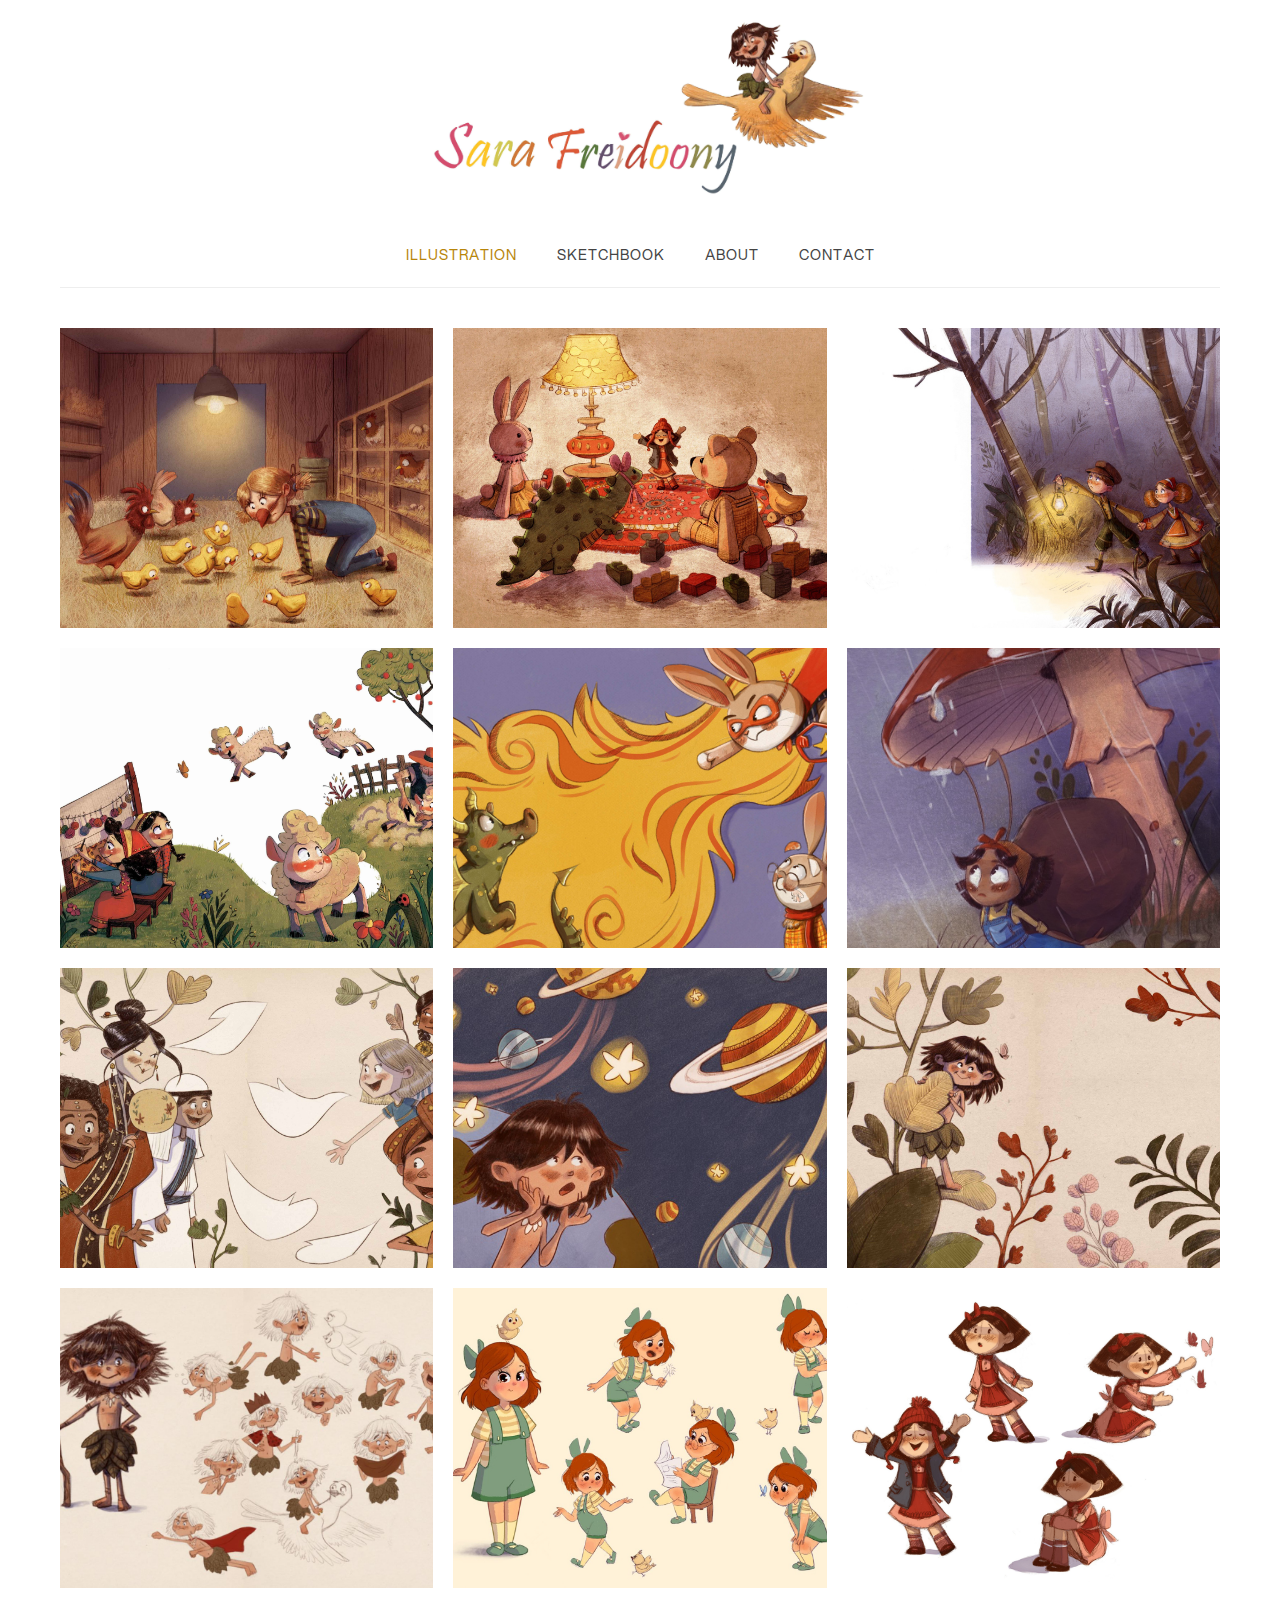
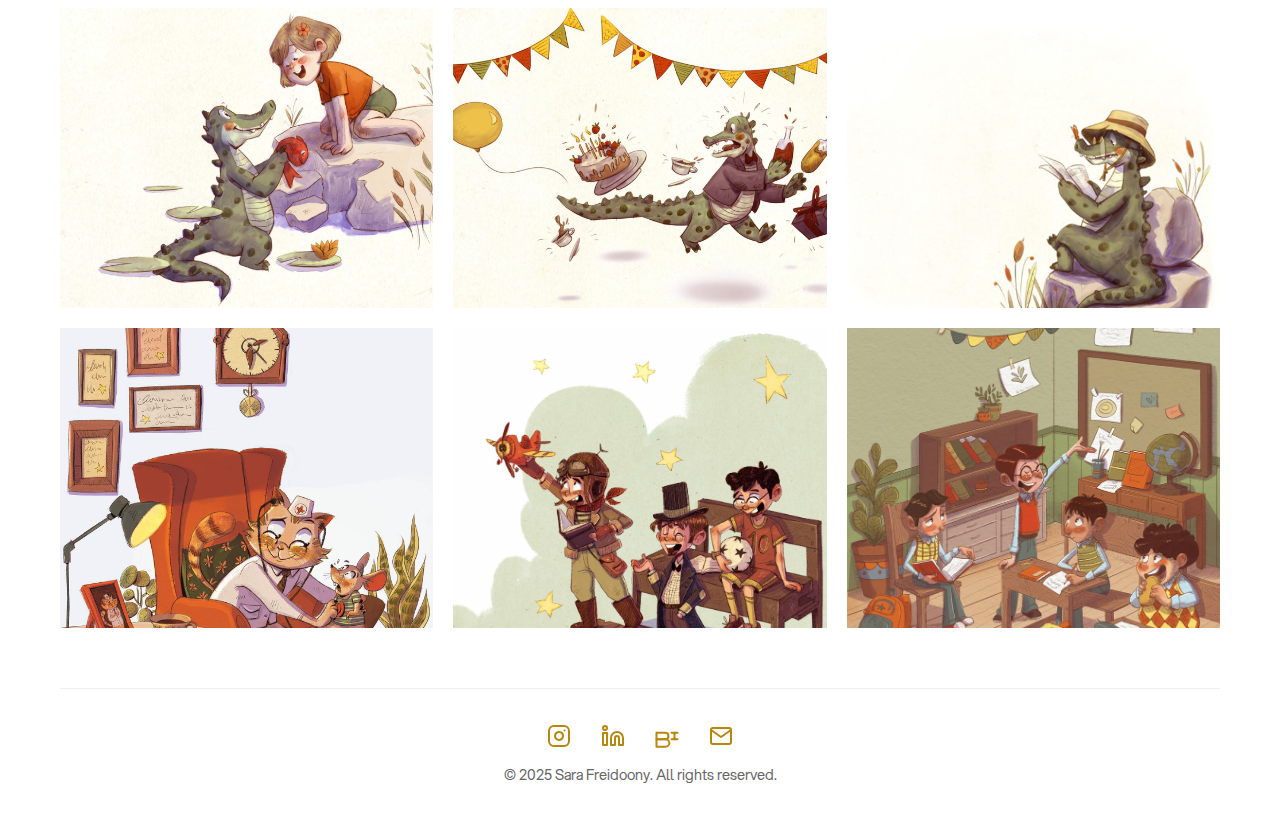
==== commit 751f9aa3: "update website; add lazy loading feature" ====
--- a/index.html
+++ b/index.html
@@ -33,58 +33,58 @@
       <div id="illustration" class="page active">
         <div class="gallery">
           <div class="gallery-item" data-title="" data-full-image="images/illustration/illustration_chicken.jpg">
-            <img src="images/illustration/illustration_chicken.jpg" alt="">
+            <img src="images/illustration/illustration_chicken.jpg" alt="" loading="lazy" width="300" height="300">
           </div>          
           <div class="gallery-item" data-title="" data-full-image="images/illustration/illustration_tiny_doll_1.jpg">
-            <img src="images/illustration/illustration_tiny_doll_1.jpg" alt="">
+            <img src="images/illustration/illustration_tiny_doll_1.jpg" alt="" loading="lazy" width="300" height="300">
           </div>
           <div class="gallery-item" data-title="" data-full-image="images/illustration/illustration_hansel.jpg">
-            <img src="images/illustration/illustration_hansel.jpg" alt="">
+            <img src="images/illustration/illustration_hansel.jpg" alt="" loading="lazy" width="300" height="300">
           </div>
           <div class="gallery-item" data-title="" data-full-image="images/illustration/illustration_lamb.jpg">
-            <img src="images/illustration/illustration_lamb.jpg" alt="">
+            <img src="images/illustration/illustration_lamb.jpg" alt="" loading="lazy" width="300" height="300">
           </div>
           <div class="gallery-item" data-title="" data-full-image="images/illustration/illustration_rabbit.jpg">
-            <img src="images/illustration/illustration_rabbit.jpg" alt="">
+            <img src="images/illustration/illustration_rabbit.jpg" alt="" loading="lazy" width="300" height="300">
           </div>
           <div class="gallery-item" data-title="" data-full-image="images/illustration/illustration_ant.jpg">
-            <img src="images/illustration/illustration_ant.jpg" alt="">
+            <img src="images/illustration/illustration_ant.jpg" alt="" loading="lazy" width="300" height="300">
           </div>
           <div class="gallery-item" data-title="" data-full-image="images/illustration/illustration_noah_4.jpg">
-            <img src="images/illustration/illustration_noah_4.jpg" alt="">
+            <img src="images/illustration/illustration_noah_4.jpg" alt="" loading="lazy" width="300" height="300">
           </div>
           <div class="gallery-item" data-title="" data-full-image="images/illustration/illustration_noah_2.jpg">
-            <img src="images/illustration/illustration_noah_2.jpg" alt="">
+            <img src="images/illustration/illustration_noah_2.jpg" alt="" loading="lazy" width="300" height="300">
           </div>
           <div class="gallery-item" data-title="" data-full-image="images/illustration/illustration_noah_1.jpg">
-            <img src="images/illustration/illustration_noah_1.jpg" alt="">
+            <img src="images/illustration/illustration_noah_1.jpg" alt="" loading="lazy" width="300" height="300">
           </div>
           <div class="gallery-item" data-title="" data-full-image="images/illustration/illustration_noah_characters.jpg">
-            <img src="images/illustration/illustration_noah_characters.jpg" alt="">
+            <img src="images/illustration/illustration_noah_characters.jpg" alt="" loading="lazy" width="300" height="300">
           </div>
           <div class="gallery-item" data-title="" data-full-image="images/illustration/illustration_little_girl.jpg">
-            <img src="images/illustration/illustration_little_girl.jpg" alt="">
+            <img src="images/illustration/illustration_little_girl.jpg" alt="" loading="lazy" width="300" height="300">
           </div>
           <div class="gallery-item" data-title="" data-full-image="images/illustration/illustration_tiny_doll_2.jpg">
-            <img src="images/illustration/illustration_tiny_doll_2.jpg" alt="">
+            <img src="images/illustration/illustration_tiny_doll_2.jpg" alt="" loading="lazy" width="300" height="300">
           </div>
           <div class="gallery-item" data-title="" data-full-image="images/illustration/illustration_alligator_2.jpg">
-            <img src="images/illustration/illustration_alligator_2.jpg" alt="">
+            <img src="images/illustration/illustration_alligator_2.jpg" alt="" loading="lazy" width="300" height="300">
           </div>
           <div class="gallery-item" data-title="" data-full-image="images/illustration/illustration_alligator_3.jpg">
-            <img src="images/illustration/illustration_alligator_3.jpg" alt="">
+            <img src="images/illustration/illustration_alligator_3.jpg" alt="" loading="lazy" width="300" height="300">
           </div>
           <div class="gallery-item" data-title="" data-full-image="images/illustration/illustration_alligator_1.jpg">
-            <img src="images/illustration/illustration_alligator_1.jpg" alt="">
+            <img src="images/illustration/illustration_alligator_1.jpg" alt="" loading="lazy" width="300" height="300">
           </div>
-          <div class="gallery-item" data-title="" data-full-image="images/illustration/illustration_hedghog.jpg">
-            <img src="images/illustration/illustration_hedghog.jpg" alt="">
+          <div class="gallery-item" data-title="" data-full-image="images/illustration/illustration_cat.jpg">
+            <img src="images/illustration/illustration_cat.jpg" alt="" loading="lazy" width="300" height="300">
           </div>
           <div class="gallery-item" data-title="" data-full-image="images/illustration/illustration_wishes.jpg">
-            <img src="images/illustration/illustration_wishes.jpg" alt="">
+            <img src="images/illustration/illustration_wishes.jpg" alt="" loading="lazy" width="300" height="300">
           </div>
           <div class="gallery-item" data-title="" data-full-image="images/illustration/illustration_school.jpg">
-            <img src="images/illustration/illustration_school.jpg" alt="">
+            <img src="images/illustration/illustration_school.jpg" alt="" loading="lazy" width="300" height="300">
           </div>
         </div>
       </div>
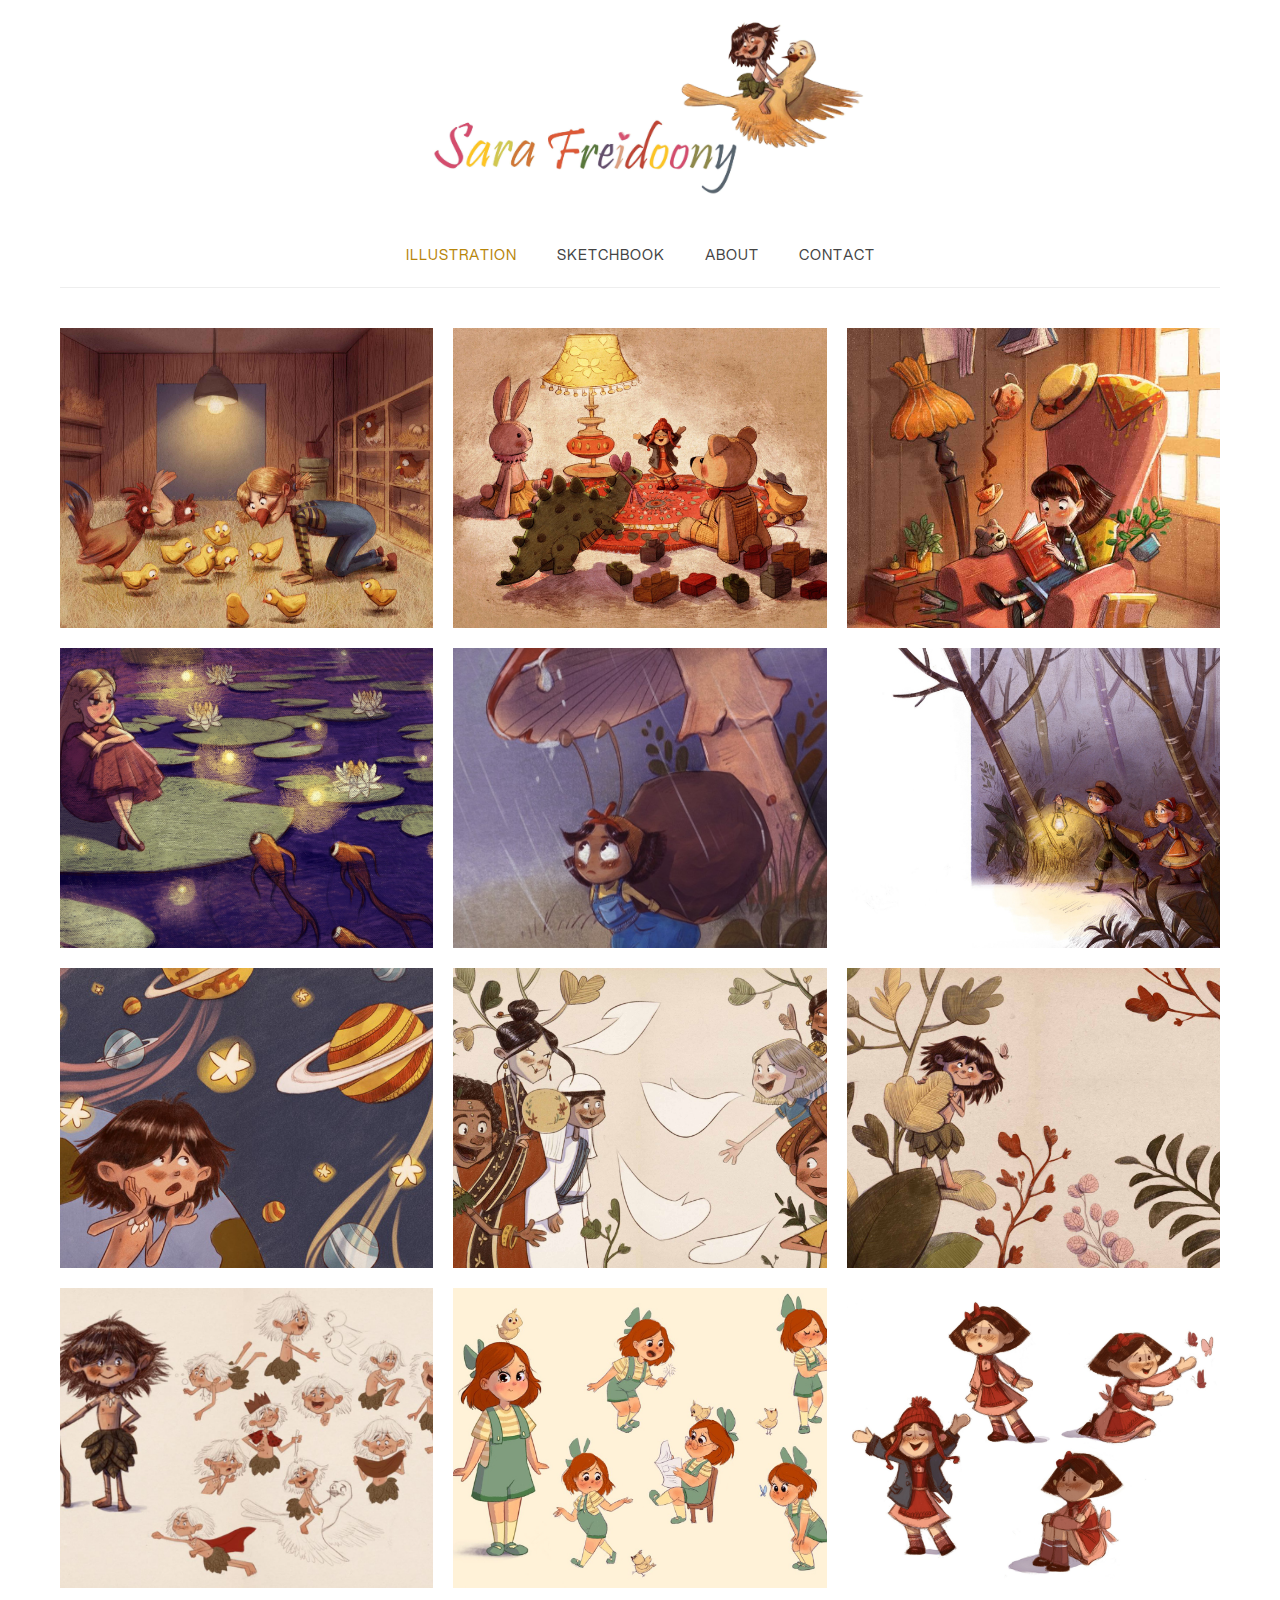
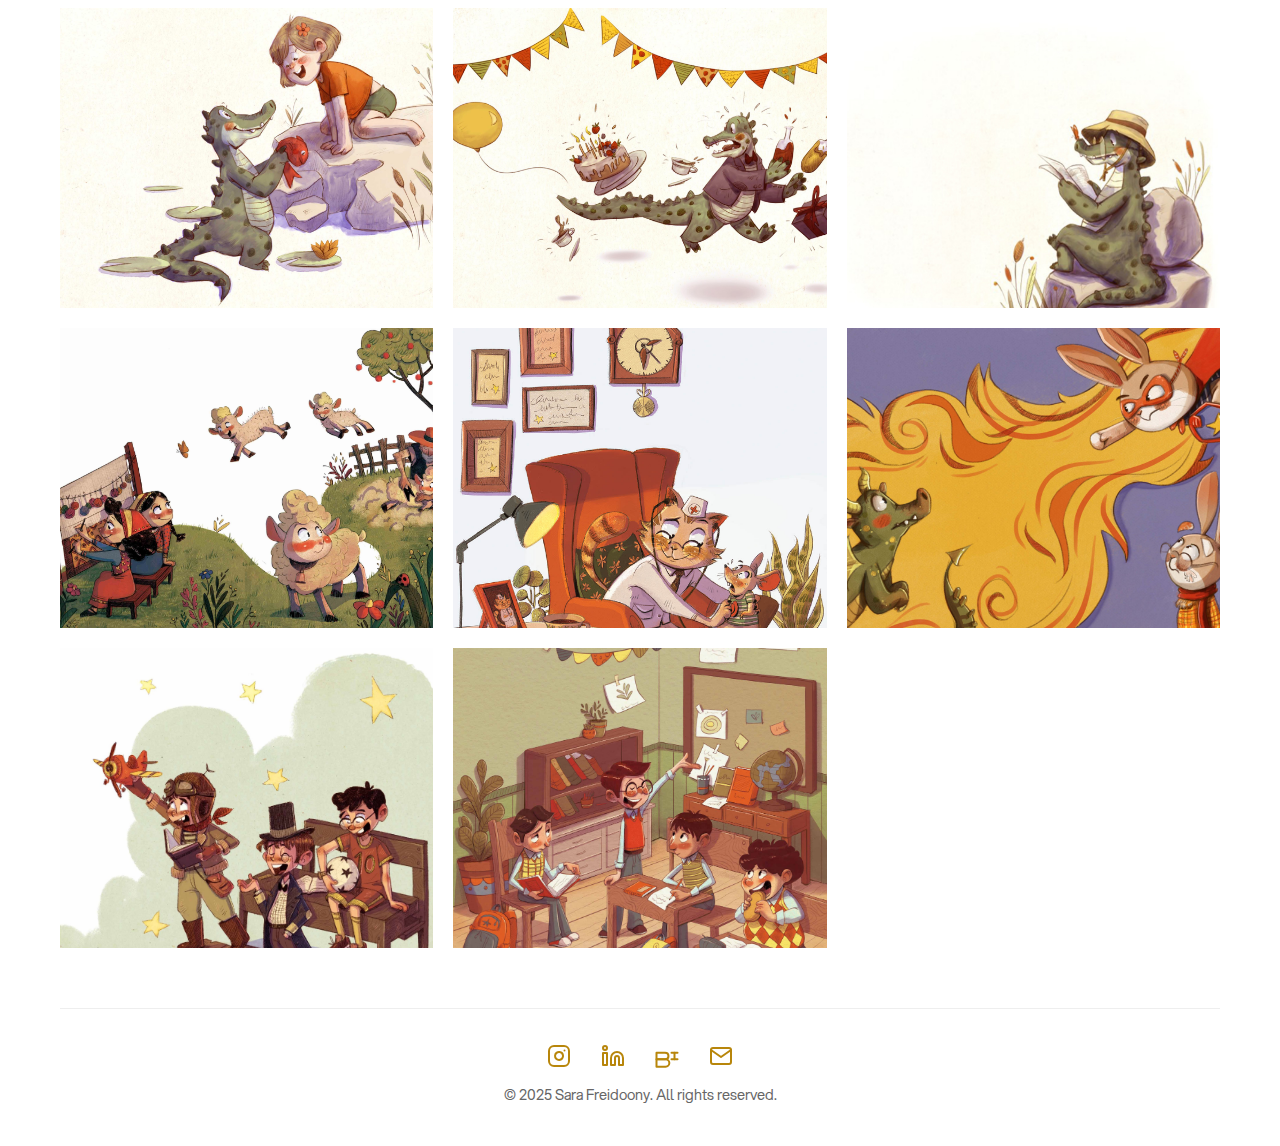
==== commit 4fcaf49f: "update website" ====
--- a/index.html
+++ b/index.html
@@ -38,23 +38,23 @@
           <div class="gallery-item" data-title="" data-full-image="images/illustration/illustration_tiny_doll_1.jpg">
             <img src="images/illustration/illustration_tiny_doll_1.jpg" alt="" loading="lazy" width="300" height="300">
           </div>
-          <div class="gallery-item" data-title="" data-full-image="images/illustration/illustration_hansel.jpg">
-            <img src="images/illustration/illustration_hansel.jpg" alt="" loading="lazy" width="300" height="300">
+          <div class="gallery-item" data-title="" data-full-image="images/illustration/illustration_matilda.jpg">
+            <img src="images/illustration/illustration_matilda.jpg" alt="" loading="lazy" width="300" height="300">
           </div>
-          <div class="gallery-item" data-title="" data-full-image="images/illustration/illustration_lamb.jpg">
-            <img src="images/illustration/illustration_lamb.jpg" alt="" loading="lazy" width="300" height="300">
-          </div>
-          <div class="gallery-item" data-title="" data-full-image="images/illustration/illustration_rabbit.jpg">
-            <img src="images/illustration/illustration_rabbit.jpg" alt="" loading="lazy" width="300" height="300">
+          <div class="gallery-item" data-title="" data-full-image="images/illustration/illustration_thumbelina_1.jpg">
+            <img src="images/illustration/illustration_thumbelina_1.jpg" alt="" loading="lazy" width="300" height="300">
           </div>
           <div class="gallery-item" data-title="" data-full-image="images/illustration/illustration_ant.jpg">
             <img src="images/illustration/illustration_ant.jpg" alt="" loading="lazy" width="300" height="300">
           </div>
-          <div class="gallery-item" data-title="" data-full-image="images/illustration/illustration_noah_4.jpg">
-            <img src="images/illustration/illustration_noah_4.jpg" alt="" loading="lazy" width="300" height="300">
+          <div class="gallery-item" data-title="" data-full-image="images/illustration/illustration_hansel.jpg">
+            <img src="images/illustration/illustration_hansel.jpg" alt="" loading="lazy" width="300" height="300">
           </div>
           <div class="gallery-item" data-title="" data-full-image="images/illustration/illustration_noah_2.jpg">
             <img src="images/illustration/illustration_noah_2.jpg" alt="" loading="lazy" width="300" height="300">
+          </div>
+          <div class="gallery-item" data-title="" data-full-image="images/illustration/illustration_noah_4.jpg">
+            <img src="images/illustration/illustration_noah_4.jpg" alt="" loading="lazy" width="300" height="300">
           </div>
           <div class="gallery-item" data-title="" data-full-image="images/illustration/illustration_noah_1.jpg">
             <img src="images/illustration/illustration_noah_1.jpg" alt="" loading="lazy" width="300" height="300">
@@ -77,8 +77,14 @@
           <div class="gallery-item" data-title="" data-full-image="images/illustration/illustration_alligator_1.jpg">
             <img src="images/illustration/illustration_alligator_1.jpg" alt="" loading="lazy" width="300" height="300">
           </div>
+          <div class="gallery-item" data-title="" data-full-image="images/illustration/illustration_lamb.jpg">
+            <img src="images/illustration/illustration_lamb.jpg" alt="" loading="lazy" width="300" height="300">
+          </div>
           <div class="gallery-item" data-title="" data-full-image="images/illustration/illustration_cat.jpg">
             <img src="images/illustration/illustration_cat.jpg" alt="" loading="lazy" width="300" height="300">
+          </div>
+          <div class="gallery-item" data-title="" data-full-image="images/illustration/illustration_rabbit.jpg">
+            <img src="images/illustration/illustration_rabbit.jpg" alt="" loading="lazy" width="300" height="300">
           </div>
           <div class="gallery-item" data-title="" data-full-image="images/illustration/illustration_wishes.jpg">
             <img src="images/illustration/illustration_wishes.jpg" alt="" loading="lazy" width="300" height="300">
